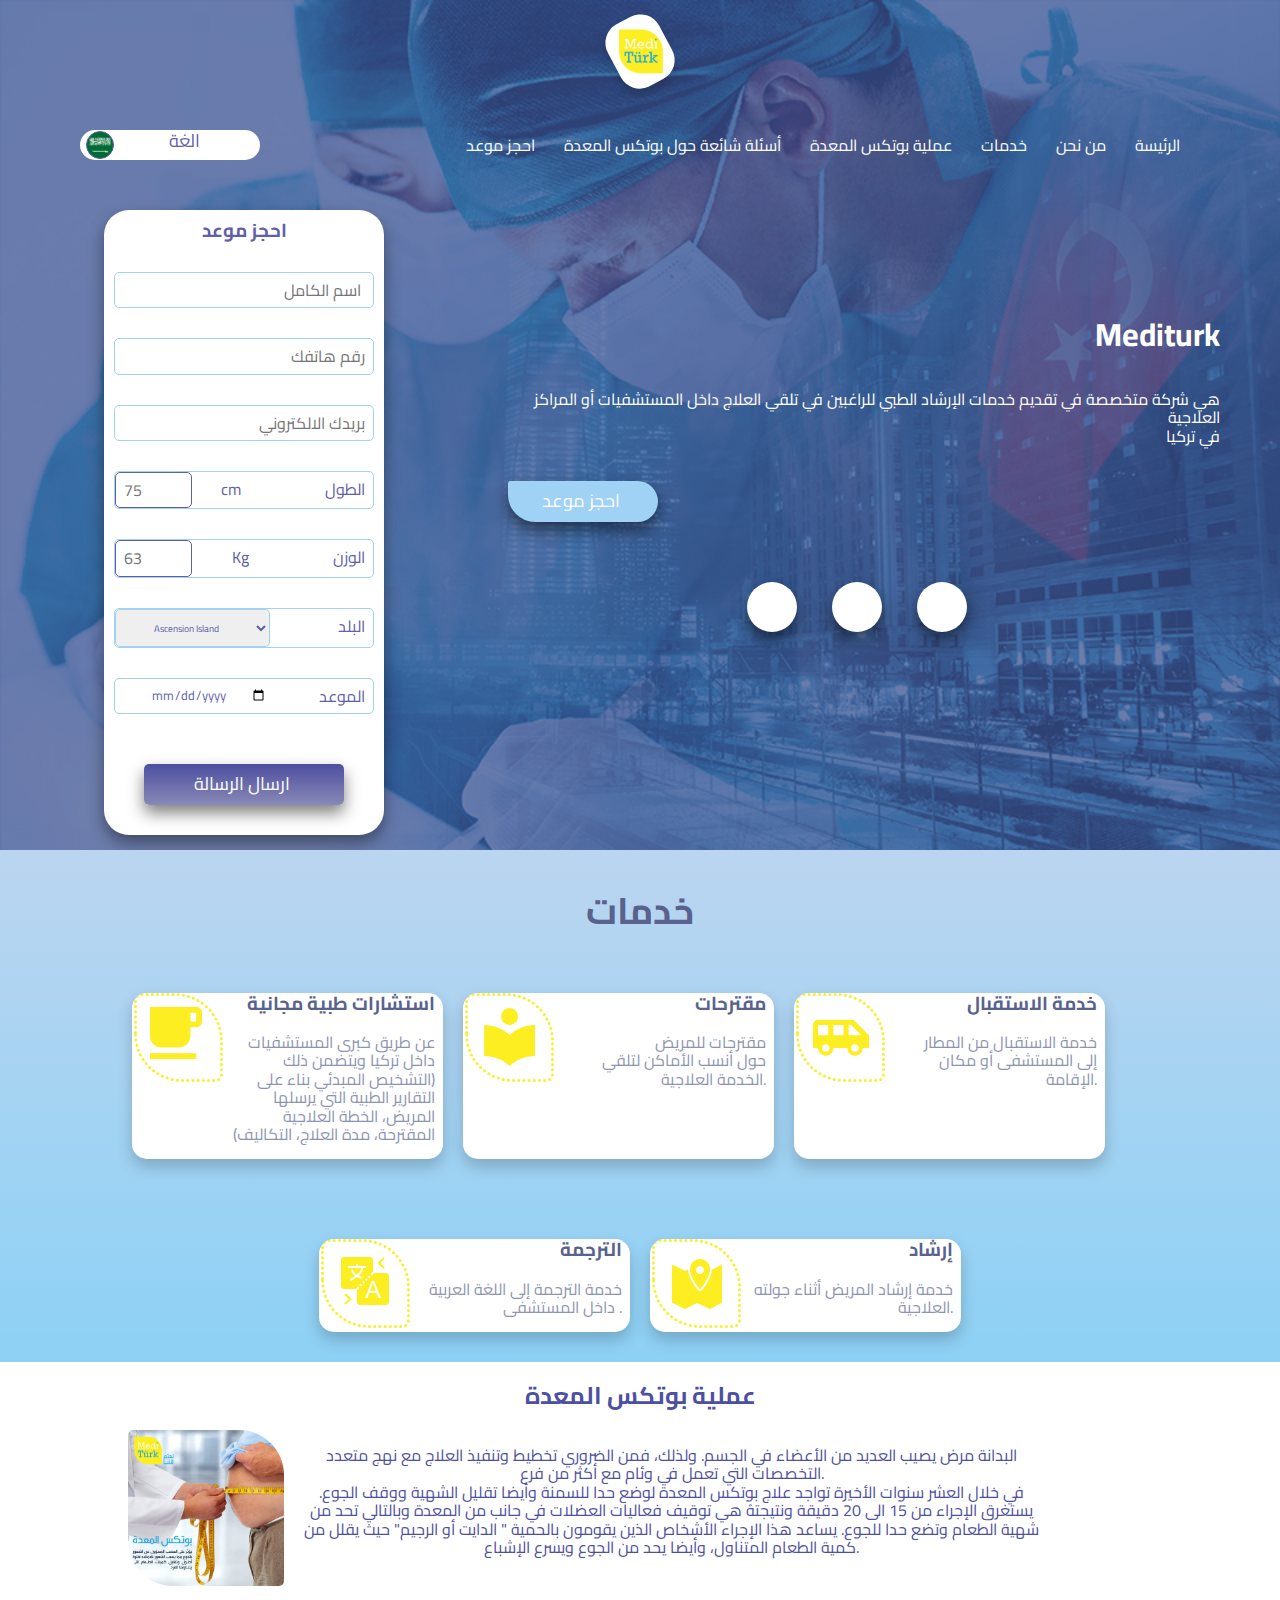
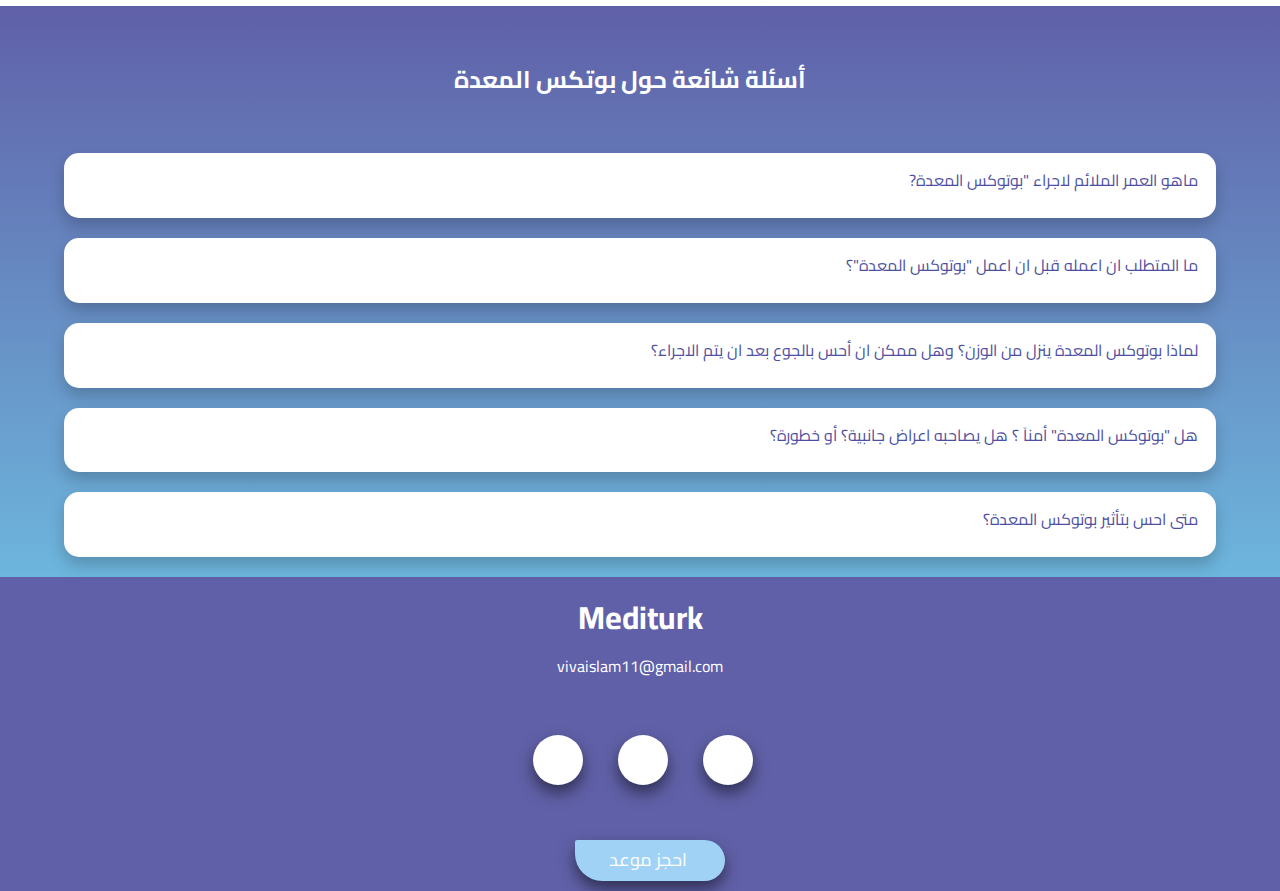
==== index.html @ a9b3f882 "form sent to email" ====
<html>
    
    <head>
        <meta charset="utf-8">
        <meta name="viewport" content="width=device-width, initial-scale=1.0">
        <title>Mediturk</title>
        <link rel="stylesheet" href="css/Mediturk.css">
        <link rel="stylesheet" href="css/normlize.css">
        <link rel="stylesheet" href="https://use.fontawesome.com/releases/v5.8.1/css/all.css" integrity="sha384-50oBUHEmvpQ+1lW4y57PTFmhCaXp0ML5d60M1M7uH2+nqUivzIebhndOJK28anvf" crossorigin="anonymous">
        <link href="https://fonts.googleapis.com/css?family=Cairo" rel="stylesheet">
    </head>
    <body>
       
<!----------------------------------------start header------------------------------------------------------------->
        <header >
            <div id="banniere_image">
                <div id="banniere_description">
                        
                                <div id="logo"><img src="img/logo.png"/></div>
                                <div class="navbare">
                                    <div class="dropdown">
                                            
                                            <button class="dropbtn">
                                                <div class="flag"><img src="img/flag-round-250.png" /></div>
                                                الغة 
                                              <i class="fa fa-caret-down flag"></i>
                                            </button>
                                            <div class="dropdown-content">
                                              <a href="index-En.html">English</a>
                                              <a href="index-En.html">French</a>
                                            </div>
                                    </div>
                                    <div class="cercle_nav">
                                            <div class="hamburger">
                                            <span></span>
                                            </div>
                                            <div class="nave-content">
                                                        <a href="index.html" > الرئيسة</a>
                                                        <a href="#aboute-us">من نحن</a>
                                                        <a href="#service">خدمات</a>
                                                        <a href="#stomack">عملية بوتكس المعدة</a>
                                                        <a href="#qs">أسئلة شائعة حول بوتكس المعدة</a>
                                                        <a href="#appoiment">احجز موعد</a>
                                                      </div>
                                   </div>
                                   <ul class="navdesktop">
                                        <a href="index.html"> الرئيسة</a>
                                        <a href="#aboute-us">من نحن</a>
                                        <a href="#service">خدمات</a>
                                        <a href="#stomack">عملية بوتكس المعدة</a>
                                        <a href="#qs">أسئلة شائعة حول بوتكس المعدة</a>
                                        <a href="#appoiment">احجز موعد</a>  
                                   </ul> 
                                </div>
                                <section class="addingforum">
                                <section id="forumme" >
                                        <div class="abovesection" id="appoiment">
                                        <div class="container">   
                                         <form name="contact"  subject="otmani.98far@gmail.com"  method="POST" data-netlify="true">
                                                 <h3>احجز موعد</h3>
                                                 <input type="text" name="name" id="name" placeholder="اسم الكامل "/>
                                                 <input type="tel"  name="phone" id="phone_nbr" placeholder="رقم هاتفك" />
                                                 <input type="email" name="email" id="email" placeholder=" بريدك الالكتروني"/>
                                                 <div class="towinput">
                                                         <input  name="Length" type="number" id="nbr" placeholder="75" max="150" min="40"/>
                                                         <p class="newinput">cm الطول</p>
                                                         
                                                 </div>
                                                 <div class="towinput">
                                                                 <input name="weight" type="number" id="nbr" placeholder="63" max="500" min="10"/>
                                                                 <p class="newinput">Kg الوزن</p>
                                                                 
                                                         </div>
                                                         <div class="towinput">
                                                                <select name="pays" id="pays">
                                                                 <option value='Ascension Island'>Ascension Island</option>
                                                                 <option value='Andorra'>Andorra</option>
                                                                 <option value='United Arab Emirates'>United Arab Emirates</option>
                                                                 <option value='Afghanistan'>Afghanistan</option>
                                                                 <option value='Antigua And Barbuda'>Antigua And Barbuda</option>
                                                                 <option value='Anguilla'>Anguilla</option>
                                                                 <option value='Albania'>Albania</option>
                                                                 <option value='Armenia'>Armenia</option>
                                                                 <option value='Angola'>Angola</option>
                                                                 <option value='Antarctica'>Antarctica</option>
                                                                 <option value='Argentina'>Argentina</option>
                                                                 <option value='American Samoa'>American Samoa</option>
                                                                 <option value='Austria'>Austria</option>
                                                                 <option value='Australia'>Australia</option>
                                                                 <option value='Aruba'>Aruba</option>
                                                                 <option value='Åland Islands'>Åland Islands</option>
                                                                 <option value='Azerbaijan'>Azerbaijan</option>
                                                                 <option value='Bosnia & Herzegovina'>Bosnia & Herzegovina</option>
                                                                 <option value='Barbados'>Barbados</option>
                                                                 <option value='Bangladesh'>Bangladesh</option>
                                                                 <option value='Belgium'>Belgium</option>
                                                                 <option value='Burkina Faso'>Burkina Faso</option>
                                                                 <option value='Bulgaria'>Bulgaria</option>
                                                                 <option value='Bahrain'>Bahrain</option>
                                                                 <option value='Burundi'>Burundi</option>
                                                                 <option value='Benin'>Benin</option>
                                                                 <option value='Saint Barthélemy'>Saint Barthélemy</option>
                                                                 <option value='Bermuda'>Bermuda</option>
                                                                 <option value='Brunei Darussalam'>Brunei Darussalam</option>
                                                                 <option value='Bolivia, Plurinational State Of'>Bolivia, Plurinational State Of</option>
                                                                 <option value='Bonaire, Saint Eustatius And Saba'>Bonaire, Saint Eustatius And Saba</option>
                                                                 <option value='Brazil'>Brazil</option>
                                                                 <option value='Bahamas'>Bahamas</option>
                                                                 <option value='Bhutan'>Bhutan</option>
                                                                 <option value='Bouvet Island'>Bouvet Island</option>
                                                                 <option value='Botswana'>Botswana</option>
                                                                 <option value='Belarus'>Belarus</option>
                                                                 <option value='Belize'>Belize</option>
                                                                 <option value='Canada'>Canada</option>
                                                                 <option value='Cocos (Keeling) Islands'>Cocos (Keeling) Islands</option>
                                                                 <option value='Democratic Republic Of Congo'>Democratic Republic Of Congo</option>
                                                                 <option value='Central African Republic'>Central African Republic</option>
                                                                 <option value='Republic Of Congo'>Republic Of Congo</option>
                                                                 <option value='Switzerland'>Switzerland</option>
                                                                 <option value='Cote d'Ivoire'>Cote d'Ivoire</option>
                                                                 <option value='Cook Islands'>Cook Islands</option>
                                                                 <option value='Chile'>Chile</option>
                                                                 <option value='Cameroon'>Cameroon</option>
                                                                 <option value='China'>China</option>
                                                                 <option value='Colombia'>Colombia</option>
                                                                 <option value='Clipperton Island'>Clipperton Island</option>
                                                                 <option value='Costa Rica'>Costa Rica</option>
                                                                 <option value='Cuba'>Cuba</option>
                                                                 <option value='Cabo Verde'>Cabo Verde</option>
                                                                 <option value='Curacao'>Curacao</option>
                                                                 <option value='Christmas Island'>Christmas Island</option>
                                                                 <option value='Cyprus'>Cyprus</option>
                                                                 <option value='Czech Republic'>Czech Republic</option>
                                                                 <option value='Germany'>Germany</option>
                                                                 <option value='Diego Garcia'>Diego Garcia</option>
                                                                 <option value='Djibouti'>Djibouti</option>
                                                                 <option value='Denmark'>Denmark</option>
                                                                 <option value='Dominica'>Dominica</option>
                                                                 <option value='Dominican Republic'>Dominican Republic</option>
                                                                 <option value='Algeria'>Algeria</option>
                                                                 <option value='Ceuta, Mulilla'>Ceuta, Mulilla</option>
                                                                 <option value='Ecuador'>Ecuador</option>
                                                                 <option value='Estonia'>Estonia</option>
                                                                 <option value='Egypt'>Egypt</option>
                                                                 <option value='Western Sahara'>Western Sahara</option>
                                                                 <option value='Eritrea'>Eritrea</option>
                                                                 <option value='Spain'>Spain</option>
                                                                 <option value='Ethiopia'>Ethiopia</option>
                                                                 <option value='European Union'>European Union</option>
                                                                 <option value='Finland'>Finland</option>
                                                                 <option value='Fiji'>Fiji</option>
                                                                 <option value='Falkland Islands'>Falkland Islands</option>
                                                                 <option value='Micronesia, Federated States Of'>Micronesia, Federated States Of</option>
                                                                 <option value='Faroe Islands'>Faroe Islands</option>
                                                                 <option value='France'>France</option>
                                                                 <option value='France, Metropolitan'>France, Metropolitan</option>
                                                                 <option value='Gabon'>Gabon</option>
                                                                 <option value='United Kingdom'>United Kingdom</option>
                                                                 <option value='Grenada'>Grenada</option>
                                                                 <option value='Georgia'>Georgia</option>
                                                                 <option value='French Guiana'>French Guiana</option>
                                                                 <option value='Guernsey'>Guernsey</option>
                                                                 <option value='Ghana'>Ghana</option>
                                                                 <option value='Gibraltar'>Gibraltar</option>
                                                                 <option value='Greenland'>Greenland</option>
                                                                 <option value='Gambia'>Gambia</option>
                                                                 <option value='Guinea'>Guinea</option>
                                                                 <option value='Guadeloupe'>Guadeloupe</option>
                                                                 <option value='Equatorial Guinea'>Equatorial Guinea</option>
                                                                 <option value='Greece'>Greece</option>
                                                                 <option value='South Georgia And The South Sandwich Islands'>South Georgia And The South Sandwich Islands</option>
                                                                 <option value='Guatemala'>Guatemala</option>
                                                                 <option value='Guam'>Guam</option>
                                                                 <option value='Guinea-bissau'>Guinea-bissau</option>
                                                                 <option value='Guyana'>Guyana</option>
                                                                 <option value='Hong Kong'>Hong Kong</option>
                                                                 <option value='Heard Island And McDonald Islands'>Heard Island And McDonald Islands</option>
                                                                 <option value='Honduras'>Honduras</option>
                                                                 <option value='Croatia'>Croatia</option>
                                                                 <option value='Haiti'>Haiti</option>
                                                                 <option value='Hungary'>Hungary</option>
                                                                 <option value='Canary Islands'>Canary Islands</option>
                                                                 <option value='Indonesia'>Indonesia</option>
                                                                 <option value='Ireland'>Ireland</option>
                                                                 <option value='Israel'>Israel</option>
                                                                 <option value='Isle Of Man'>Isle Of Man</option>
                                                                 <option value='India'>India</option>
                                                                 <option value='British Indian Ocean Territory'>British Indian Ocean Territory</option>
                                                                 <option value='Iraq'>Iraq</option>
                                                                 <option value='Iran, Islamic Republic Of'>Iran, Islamic Republic Of</option>
                                                                 <option value='Iceland'>Iceland</option>
                                                                 <option value='Italy'>Italy</option>
                                                                 <option value='Jersey'>Jersey</option>
                                                                 <option value='Jamaica'>Jamaica</option>
                                                                 <option value='Jordan'>Jordan</option>
                                                                 <option value='Japan'>Japan</option>
                                                                 <option value='Kenya'>Kenya</option>
                                                                 <option value='Kyrgyzstan'>Kyrgyzstan</option>
                                                                 <option value='Cambodia'>Cambodia</option>
                                                                 <option value='Kiribati'>Kiribati</option>
                                                                 <option value='Comoros'>Comoros</option>
                                                                 <option value='Saint Kitts And Nevis'>Saint Kitts And Nevis</option>
                                                                 <option value='Korea, Democratic People's Republic Of'>Korea, Democratic People's Republic Of</option>
                                                                 <option value='Korea, Republic Of'>Korea, Republic Of</option>
                                                                 <option value='Kuwait'>Kuwait</option>
                                                                 <option value='Cayman Islands'>Cayman Islands</option>
                                                                 <option value='Kazakhstan'>Kazakhstan</option>
                                                                 <option value='Lao People's Democratic Republic'>Lao People's Democratic Republic</option>
                                                                 <option value='Lebanon'>Lebanon</option>
                                                                 <option value='Saint Lucia'>Saint Lucia</option>
                                                                 <option value='Liechtenstein'>Liechtenstein</option>
                                                                 <option value='Sri Lanka'>Sri Lanka</option>
                                                                 <option value='Liberia'>Liberia</option>
                                                                 <option value='Lesotho'>Lesotho</option>
                                                                 <option value='Lithuania'>Lithuania</option>
                                                                 <option value='Luxembourg'>Luxembourg</option>
                                                                 <option value='Latvia'>Latvia</option>
                                                                 <option value='Libya'>Libya</option>
                                                                 <option value='Morocco'>Morocco</option>
                                                                 <option value='Monaco'>Monaco</option>
                                                                 <option value='Moldova'>Moldova</option>
                                                                 <option value='Montenegro'>Montenegro</option>
                                                                 <option value='Saint Martin'>Saint Martin</option>
                                                                 <option value='Madagascar'>Madagascar</option>
                                                                 <option value='Marshall Islands'>Marshall Islands</option>
                                                                 <option value='Macedonia, The Former Yugoslav Republic Of'>Macedonia, The Former Yugoslav Republic Of</option>
                                                                 <option value='Mali'>Mali</option>
                                                                 <option value='Myanmar'>Myanmar</option>
                                                                 <option value='Mongolia'>Mongolia</option>
                                                                 <option value='Macao'>Macao</option>
                                                                 <option value='Northern Mariana Islands'>Northern Mariana Islands</option>
                                                                 <option value='Martinique'>Martinique</option>
                                                                 <option value='Mauritania'>Mauritania</option>
                                                                 <option value='Montserrat'>Montserrat</option>
                                                                 <option value='Malta'>Malta</option>
                                                                 <option value='Mauritius'>Mauritius</option>
                                                                 <option value='Maldives'>Maldives</option>
                                                                 <option value='Malawi'>Malawi</option>
                                                                 <option value='Mexico'>Mexico</option>
                                                                 <option value='Malaysia'>Malaysia</option>
                                                                 <option value='Mozambique'>Mozambique</option>
                                                                 <option value='Namibia'>Namibia</option>
                                                                 <option value='New Caledonia'>New Caledonia</option>
                                                                 <option value='Niger'>Niger</option>
                                                                 <option value='Norfolk Island'>Norfolk Island</option>
                                                                 <option value='Nigeria'>Nigeria</option>
                                                                 <option value='Nicaragua'>Nicaragua</option>
                                                                 <option value='Netherlands'>Netherlands</option>
                                                                 <option value='Norway'>Norway</option>
                                                                 <option value='Nepal'>Nepal</option>
                                                                 <option value='Nauru'>Nauru</option>
                                                                 <option value='Niue'>Niue</option>
                                                                 <option value='New Zealand'>New Zealand</option>
                                                                 <option value='Oman'>Oman</option>
                                                                 <option value='Panama'>Panama</option>
                                                                 <option value='Peru'>Peru</option>
                                                                 <option value='French Polynesia'>French Polynesia</option>
                                                                 <option value='Papua New Guinea'>Papua New Guinea</option>
                                                                 <option value='Philippines'>Philippines</option>
                                                                 <option value='Pakistan'>Pakistan</option>
                                                                 <option value='Poland'>Poland</option>
                                                                 <option value='Saint Pierre And Miquelon'>Saint Pierre And Miquelon</option>
                                                                 <option value='Pitcairn'>Pitcairn</option>
                                                                 <option value='Puerto Rico'>Puerto Rico</option>
                                                                 <option value='Palestinian Territory, Occupied'>Palestinian Territory, Occupied</option>
                                                                 <option value='Portugal'>Portugal</option>
                                                                 <option value='Palau'>Palau</option>
                                                                 <option value='Paraguay'>Paraguay</option>
                                                                 <option value='Qatar'>Qatar</option>
                                                                 <option value='Reunion'>Reunion</option>
                                                                 <option value='Romania'>Romania</option>
                                                                 <option value='Serbia'>Serbia</option>
                                                                 <option value='Russian Federation'>Russian Federation</option>
                                                                 <option value='Rwanda'>Rwanda</option>
                                                                 <option value='Saudi Arabia'>Saudi Arabia</option>
                                                                 <option value='Solomon Islands'>Solomon Islands</option>
                                                                 <option value='Seychelles'>Seychelles</option>
                                                                 <option value='Sudan'>Sudan</option>
                                                                 <option value='Sweden'>Sweden</option>
                                                                 <option value='Singapore'>Singapore</option>
                                                                 <option value='Saint Helena, Ascension And Tristan Da Cunha'>Saint Helena, Ascension And Tristan Da Cunha</option>
                                                                 <option value='Slovenia'>Slovenia</option>
                                                                 <option value='Svalbard And Jan Mayen'>Svalbard And Jan Mayen</option>
                                                                 <option value='Slovakia'>Slovakia</option>
                                                                 <option value='Sierra Leone'>Sierra Leone</option>
                                                                 <option value='San Marino'>San Marino</option>
                                                                 <option value='Senegal'>Senegal</option>
                                                                 <option value='Somalia'>Somalia</option>
                                                                 <option value='Suriname'>Suriname</option>
                                                                 <option value='South Sudan'>South Sudan</option>
                                                                 <option value='São Tomé and Príncipe'>São Tomé and Príncipe</option>
                                                                 <option value='USSR'>USSR</option>
                                                                 <option value='El Salvador'>El Salvador</option>
                                                                 <option value='Sint Maarten'>Sint Maarten</option>
                                                                 <option value='Syrian Arab Republic'>Syrian Arab Republic</option>
                                                                 <option value='Swaziland'>Swaziland</option>
                                                                 <option value='Tristan de Cunha'>Tristan de Cunha</option>
                                                                 <option value='Turks And Caicos Islands'>Turks And Caicos Islands</option>
                                                                 <option value='Chad'>Chad</option>
                                                                 <option value='French Southern Territories'>French Southern Territories</option>
                                                                 <option value='Togo'>Togo</option>
                                                                 <option value='Thailand'>Thailand</option>
                                                                 <option value='Tajikistan'>Tajikistan</option>
                                                                 <option value='Tokelau'>Tokelau</option>
                                                                 <option value='Timor-Leste, Democratic Republic of'>Timor-Leste, Democratic Republic of</option>
                                                                 <option value='Turkmenistan'>Turkmenistan</option>
                                                                 <option value='Tunisia'>Tunisia</option>
                                                                 <option value='Tonga'>Tonga</option>
                                                                 <option value='Turkey'>Turkey</option>
                                                                 <option value='Trinidad And Tobago'>Trinidad And Tobago</option>
                                                                 <option value='Tuvalu'>Tuvalu</option>
                                                                 <option value='Taiwan'>Taiwan</option>
                                                                 <option value='Tanzania, United Republic Of'>Tanzania, United Republic Of</option>
                                                                 <option value='Ukraine'>Ukraine</option>
                                                                 <option value='Uganda'>Uganda</option>
                                                                 <option value='United Kingdom'>United Kingdom</option>
                                                                 <option value='United States Minor Outlying Islands'>United States Minor Outlying Islands</option>
                                                                 <option value='United States'>United States</option>
                                                                 <option value='Uruguay'>Uruguay</option>
                                                                 <option value='Uzbekistan'>Uzbekistan</option>
                                                                 <option value='Vatican City State'>Vatican City State</option>
                                                                 <option value='Saint Vincent And The Grenadines'>Saint Vincent And The Grenadines</option>
                                                                 <option value='Venezuela, Bolivarian Republic Of'>Venezuela, Bolivarian Republic Of</option>
                                                                 <option value='Virgin Islands (British)'>Virgin Islands (British)</option>
                                                                 <option value='Virgin Islands (US)'>Virgin Islands (US)</option>
                                                                 <option value='Viet Nam'>Viet Nam</option>
                                                                 <option value='Vanuatu'>Vanuatu</option>
                                                                 <option value='Wallis And Futuna'>Wallis And Futuna</option>
                                                                 <option value='Samoa'>Samoa</option>
                                                                 <option value='Yemen'>Yemen</option>
                                                                 <option value='Mayotte'>Mayotte</option>
                                                                 <option value='South Africa'>South Africa</option>
                                                                 <option value='Zambia'>Zambia</option>
                                                                 <option value='Zimbabwe'>Zimbabwe</option>   
                                                         </select>
                                                                         <p class="newinput">البلد</p>
                                                                         
                                                                 </div>
                                                                 <div class="towinput">
                                                                         <i class="fas fa-calendar-alt"></i>
                                                                         <input type="date" id="datte"/>
                                                                         <p class="newinput">الموعد </p>
                                                                                 
                                                                         </div>
                                                                         <div id="submit" name="contact" method="POST" data-netlify="true" ><button type="submit"> ارسال الرسالة <i class="fas fa-location-arrow"></i></button></div>  
                                         </form> 
                                         
                                         </div>
                                 </div>
                                 </section>
                                 <div class="container descption" id="aboute-us">
                                <h1>Mediturk</h1>
                                <p>هي شركة متخصصة في 
                                        تقديم خدمات الإرشاد الطبي للراغبين 
                                        في تلقي العلاج داخل المستشفيات أو 
                                        المراكز العلاجية<br/> في تركيا
                                </p>
                                <div id="goforum"><button ><i class="fas fa-arrow-left"></i> احجز موعد</button></div>
                                <div id="iconsocial-media">
                                        <div><a href="https://www.facebook.com/MediTurkHC/"><i class="fab fa-instagram"></i></a></div>
                                        <div><a href="https://www.instagram.com/mediturk_co/"><i class="fab fa-facebook-f"></i></a></div>
                                        <div><a href="https://www.youtube.com/channel/UCUAX1DpQGADo5ahVmla7lhA/videos?view_as=subscriber"><i class="fab fa-youtube"></i></a></div>

                                </div>
                                </div>
                                </section>
                       
                </div>
                
            </div>
            
        </header>
        
<!----------------------------------------END header------------------------------------------------------------->
        

<!---------------------------------------- start Section N1°--------------------------------------------------->
        <section id="forume" >
               <div id="left"><img src="img/leftsvg.svg"/></div>
               <div class="abovesection" id="appoiment">
               <div class="container">   
                <form name="contact"  subject="otmani.98far@gmail.com"  method="POST" data-netlify="true">
                        <h3>احجز موعد</h3>
                        <input type="text" name="name" id="name" placeholder="اسم الكامل "/>
                        <input type="tel"  name="phone" id="phone_nbr" placeholder="رقم هاتفك" />
                        <input type="email" name="email" id="email" placeholder=" بريدك الالكتروني"/>
                        <div class="towinput">
                                <input name="Length" type="number" id="nbr" placeholder="75" max="150" min="40"/>
                                <p class="newinput">cm الطول</p>
                                
                        </div>
                        <div class="towinput">
                                        <input name="weight" type="number" id="nbr" placeholder="63" max="500" min="10"/>
                                        <p class="newinput">Kg الوزن</p>
                                        
                                </div>
                                <div class="towinput">
                                       <select name="pays" id="pays">
                                        <option value='Ascension Island'>Ascension Island</option>
                                        <option value='Andorra'>Andorra</option>
                                        <option value='United Arab Emirates'>United Arab Emirates</option>
                                        <option value='Afghanistan'>Afghanistan</option>
                                        <option value='Antigua And Barbuda'>Antigua And Barbuda</option>
                                        <option value='Anguilla'>Anguilla</option>
                                        <option value='Albania'>Albania</option>
                                        <option value='Armenia'>Armenia</option>
                                        <option value='Angola'>Angola</option>
                                        <option value='Antarctica'>Antarctica</option>
                                        <option value='Argentina'>Argentina</option>
                                        <option value='American Samoa'>American Samoa</option>
                                        <option value='Austria'>Austria</option>
                                        <option value='Australia'>Australia</option>
                                        <option value='Aruba'>Aruba</option>
                                        <option value='Åland Islands'>Åland Islands</option>
                                        <option value='Azerbaijan'>Azerbaijan</option>
                                        <option value='Bosnia & Herzegovina'>Bosnia & Herzegovina</option>
                                        <option value='Barbados'>Barbados</option>
                                        <option value='Bangladesh'>Bangladesh</option>
                                        <option value='Belgium'>Belgium</option>
                                        <option value='Burkina Faso'>Burkina Faso</option>
                                        <option value='Bulgaria'>Bulgaria</option>
                                        <option value='Bahrain'>Bahrain</option>
                                        <option value='Burundi'>Burundi</option>
                                        <option value='Benin'>Benin</option>
                                        <option value='Saint Barthélemy'>Saint Barthélemy</option>
                                        <option value='Bermuda'>Bermuda</option>
                                        <option value='Brunei Darussalam'>Brunei Darussalam</option>
                                        <option value='Bolivia, Plurinational State Of'>Bolivia, Plurinational State Of</option>
                                        <option value='Bonaire, Saint Eustatius And Saba'>Bonaire, Saint Eustatius And Saba</option>
                                        <option value='Brazil'>Brazil</option>
                                        <option value='Bahamas'>Bahamas</option>
                                        <option value='Bhutan'>Bhutan</option>
                                        <option value='Bouvet Island'>Bouvet Island</option>
                                        <option value='Botswana'>Botswana</option>
                                        <option value='Belarus'>Belarus</option>
                                        <option value='Belize'>Belize</option>
                                        <option value='Canada'>Canada</option>
                                        <option value='Cocos (Keeling) Islands'>Cocos (Keeling) Islands</option>
                                        <option value='Democratic Republic Of Congo'>Democratic Republic Of Congo</option>
                                        <option value='Central African Republic'>Central African Republic</option>
                                        <option value='Republic Of Congo'>Republic Of Congo</option>
                                        <option value='Switzerland'>Switzerland</option>
                                        <option value='Cote d'Ivoire'>Cote d'Ivoire</option>
                                        <option value='Cook Islands'>Cook Islands</option>
                                        <option value='Chile'>Chile</option>
                                        <option value='Cameroon'>Cameroon</option>
                                        <option value='China'>China</option>
                                        <option value='Colombia'>Colombia</option>
                                        <option value='Clipperton Island'>Clipperton Island</option>
                                        <option value='Costa Rica'>Costa Rica</option>
                                        <option value='Cuba'>Cuba</option>
                                        <option value='Cabo Verde'>Cabo Verde</option>
                                        <option value='Curacao'>Curacao</option>
                                        <option value='Christmas Island'>Christmas Island</option>
                                        <option value='Cyprus'>Cyprus</option>
                                        <option value='Czech Republic'>Czech Republic</option>
                                        <option value='Germany'>Germany</option>
                                        <option value='Diego Garcia'>Diego Garcia</option>
                                        <option value='Djibouti'>Djibouti</option>
                                        <option value='Denmark'>Denmark</option>
                                        <option value='Dominica'>Dominica</option>
                                        <option value='Dominican Republic'>Dominican Republic</option>
                                        <option value='Algeria'>Algeria</option>
                                        <option value='Ceuta, Mulilla'>Ceuta, Mulilla</option>
                                        <option value='Ecuador'>Ecuador</option>
                                        <option value='Estonia'>Estonia</option>
                                        <option value='Egypt'>Egypt</option>
                                        <option value='Western Sahara'>Western Sahara</option>
                                        <option value='Eritrea'>Eritrea</option>
                                        <option value='Spain'>Spain</option>
                                        <option value='Ethiopia'>Ethiopia</option>
                                        <option value='European Union'>European Union</option>
                                        <option value='Finland'>Finland</option>
                                        <option value='Fiji'>Fiji</option>
                                        <option value='Falkland Islands'>Falkland Islands</option>
                                        <option value='Micronesia, Federated States Of'>Micronesia, Federated States Of</option>
                                        <option value='Faroe Islands'>Faroe Islands</option>
                                        <option value='France'>France</option>
                                        <option value='France, Metropolitan'>France, Metropolitan</option>
                                        <option value='Gabon'>Gabon</option>
                                        <option value='United Kingdom'>United Kingdom</option>
                                        <option value='Grenada'>Grenada</option>
                                        <option value='Georgia'>Georgia</option>
                                        <option value='French Guiana'>French Guiana</option>
                                        <option value='Guernsey'>Guernsey</option>
                                        <option value='Ghana'>Ghana</option>
                                        <option value='Gibraltar'>Gibraltar</option>
                                        <option value='Greenland'>Greenland</option>
                                        <option value='Gambia'>Gambia</option>
                                        <option value='Guinea'>Guinea</option>
                                        <option value='Guadeloupe'>Guadeloupe</option>
                                        <option value='Equatorial Guinea'>Equatorial Guinea</option>
                                        <option value='Greece'>Greece</option>
                                        <option value='South Georgia And The South Sandwich Islands'>South Georgia And The South Sandwich Islands</option>
                                        <option value='Guatemala'>Guatemala</option>
                                        <option value='Guam'>Guam</option>
                                        <option value='Guinea-bissau'>Guinea-bissau</option>
                                        <option value='Guyana'>Guyana</option>
                                        <option value='Hong Kong'>Hong Kong</option>
                                        <option value='Heard Island And McDonald Islands'>Heard Island And McDonald Islands</option>
                                        <option value='Honduras'>Honduras</option>
                                        <option value='Croatia'>Croatia</option>
                                        <option value='Haiti'>Haiti</option>
                                        <option value='Hungary'>Hungary</option>
                                        <option value='Canary Islands'>Canary Islands</option>
                                        <option value='Indonesia'>Indonesia</option>
                                        <option value='Ireland'>Ireland</option>
                                        <option value='Israel'>Israel</option>
                                        <option value='Isle Of Man'>Isle Of Man</option>
                                        <option value='India'>India</option>
                                        <option value='British Indian Ocean Territory'>British Indian Ocean Territory</option>
                                        <option value='Iraq'>Iraq</option>
                                        <option value='Iran, Islamic Republic Of'>Iran, Islamic Republic Of</option>
                                        <option value='Iceland'>Iceland</option>
                                        <option value='Italy'>Italy</option>
                                        <option value='Jersey'>Jersey</option>
                                        <option value='Jamaica'>Jamaica</option>
                                        <option value='Jordan'>Jordan</option>
                                        <option value='Japan'>Japan</option>
                                        <option value='Kenya'>Kenya</option>
                                        <option value='Kyrgyzstan'>Kyrgyzstan</option>
                                        <option value='Cambodia'>Cambodia</option>
                                        <option value='Kiribati'>Kiribati</option>
                                        <option value='Comoros'>Comoros</option>
                                        <option value='Saint Kitts And Nevis'>Saint Kitts And Nevis</option>
                                        <option value='Korea, Democratic People's Republic Of'>Korea, Democratic People's Republic Of</option>
                                        <option value='Korea, Republic Of'>Korea, Republic Of</option>
                                        <option value='Kuwait'>Kuwait</option>
                                        <option value='Cayman Islands'>Cayman Islands</option>
                                        <option value='Kazakhstan'>Kazakhstan</option>
                                        <option value='Lao People's Democratic Republic'>Lao People's Democratic Republic</option>
                                        <option value='Lebanon'>Lebanon</option>
                                        <option value='Saint Lucia'>Saint Lucia</option>
                                        <option value='Liechtenstein'>Liechtenstein</option>
                                        <option value='Sri Lanka'>Sri Lanka</option>
                                        <option value='Liberia'>Liberia</option>
                                        <option value='Lesotho'>Lesotho</option>
                                        <option value='Lithuania'>Lithuania</option>
                                        <option value='Luxembourg'>Luxembourg</option>
                                        <option value='Latvia'>Latvia</option>
                                        <option value='Libya'>Libya</option>
                                        <option value='Morocco'>Morocco</option>
                                        <option value='Monaco'>Monaco</option>
                                        <option value='Moldova'>Moldova</option>
                                        <option value='Montenegro'>Montenegro</option>
                                        <option value='Saint Martin'>Saint Martin</option>
                                        <option value='Madagascar'>Madagascar</option>
                                        <option value='Marshall Islands'>Marshall Islands</option>
                                        <option value='Macedonia, The Former Yugoslav Republic Of'>Macedonia, The Former Yugoslav Republic Of</option>
                                        <option value='Mali'>Mali</option>
                                        <option value='Myanmar'>Myanmar</option>
                                        <option value='Mongolia'>Mongolia</option>
                                        <option value='Macao'>Macao</option>
                                        <option value='Northern Mariana Islands'>Northern Mariana Islands</option>
                                        <option value='Martinique'>Martinique</option>
                                        <option value='Mauritania'>Mauritania</option>
                                        <option value='Montserrat'>Montserrat</option>
                                        <option value='Malta'>Malta</option>
                                        <option value='Mauritius'>Mauritius</option>
                                        <option value='Maldives'>Maldives</option>
                                        <option value='Malawi'>Malawi</option>
                                        <option value='Mexico'>Mexico</option>
                                        <option value='Malaysia'>Malaysia</option>
                                        <option value='Mozambique'>Mozambique</option>
                                        <option value='Namibia'>Namibia</option>
                                        <option value='New Caledonia'>New Caledonia</option>
                                        <option value='Niger'>Niger</option>
                                        <option value='Norfolk Island'>Norfolk Island</option>
                                        <option value='Nigeria'>Nigeria</option>
                                        <option value='Nicaragua'>Nicaragua</option>
                                        <option value='Netherlands'>Netherlands</option>
                                        <option value='Norway'>Norway</option>
                                        <option value='Nepal'>Nepal</option>
                                        <option value='Nauru'>Nauru</option>
                                        <option value='Niue'>Niue</option>
                                        <option value='New Zealand'>New Zealand</option>
                                        <option value='Oman'>Oman</option>
                                        <option value='Panama'>Panama</option>
                                        <option value='Peru'>Peru</option>
                                        <option value='French Polynesia'>French Polynesia</option>
                                        <option value='Papua New Guinea'>Papua New Guinea</option>
                                        <option value='Philippines'>Philippines</option>
                                        <option value='Pakistan'>Pakistan</option>
                                        <option value='Poland'>Poland</option>
                                        <option value='Saint Pierre And Miquelon'>Saint Pierre And Miquelon</option>
                                        <option value='Pitcairn'>Pitcairn</option>
                                        <option value='Puerto Rico'>Puerto Rico</option>
                                        <option value='Palestinian Territory, Occupied'>Palestinian Territory, Occupied</option>
                                        <option value='Portugal'>Portugal</option>
                                        <option value='Palau'>Palau</option>
                                        <option value='Paraguay'>Paraguay</option>
                                        <option value='Qatar'>Qatar</option>
                                        <option value='Reunion'>Reunion</option>
                                        <option value='Romania'>Romania</option>
                                        <option value='Serbia'>Serbia</option>
                                        <option value='Russian Federation'>Russian Federation</option>
                                        <option value='Rwanda'>Rwanda</option>
                                        <option value='Saudi Arabia'>Saudi Arabia</option>
                                        <option value='Solomon Islands'>Solomon Islands</option>
                                        <option value='Seychelles'>Seychelles</option>
                                        <option value='Sudan'>Sudan</option>
                                        <option value='Sweden'>Sweden</option>
                                        <option value='Singapore'>Singapore</option>
                                        <option value='Saint Helena, Ascension And Tristan Da Cunha'>Saint Helena, Ascension And Tristan Da Cunha</option>
                                        <option value='Slovenia'>Slovenia</option>
                                        <option value='Svalbard And Jan Mayen'>Svalbard And Jan Mayen</option>
                                        <option value='Slovakia'>Slovakia</option>
                                        <option value='Sierra Leone'>Sierra Leone</option>
                                        <option value='San Marino'>San Marino</option>
                                        <option value='Senegal'>Senegal</option>
                                        <option value='Somalia'>Somalia</option>
                                        <option value='Suriname'>Suriname</option>
                                        <option value='South Sudan'>South Sudan</option>
                                        <option value='São Tomé and Príncipe'>São Tomé and Príncipe</option>
                                        <option value='USSR'>USSR</option>
                                        <option value='El Salvador'>El Salvador</option>
                                        <option value='Sint Maarten'>Sint Maarten</option>
                                        <option value='Syrian Arab Republic'>Syrian Arab Republic</option>
                                        <option value='Swaziland'>Swaziland</option>
                                        <option value='Tristan de Cunha'>Tristan de Cunha</option>
                                        <option value='Turks And Caicos Islands'>Turks And Caicos Islands</option>
                                        <option value='Chad'>Chad</option>
                                        <option value='French Southern Territories'>French Southern Territories</option>
                                        <option value='Togo'>Togo</option>
                                        <option value='Thailand'>Thailand</option>
                                        <option value='Tajikistan'>Tajikistan</option>
                                        <option value='Tokelau'>Tokelau</option>
                                        <option value='Timor-Leste, Democratic Republic of'>Timor-Leste, Democratic Republic of</option>
                                        <option value='Turkmenistan'>Turkmenistan</option>
                                        <option value='Tunisia'>Tunisia</option>
                                        <option value='Tonga'>Tonga</option>
                                        <option value='Turkey'>Turkey</option>
                                        <option value='Trinidad And Tobago'>Trinidad And Tobago</option>
                                        <option value='Tuvalu'>Tuvalu</option>
                                        <option value='Taiwan'>Taiwan</option>
                                        <option value='Tanzania, United Republic Of'>Tanzania, United Republic Of</option>
                                        <option value='Ukraine'>Ukraine</option>
                                        <option value='Uganda'>Uganda</option>
                                        <option value='United Kingdom'>United Kingdom</option>
                                        <option value='United States Minor Outlying Islands'>United States Minor Outlying Islands</option>
                                        <option value='United States'>United States</option>
                                        <option value='Uruguay'>Uruguay</option>
                                        <option value='Uzbekistan'>Uzbekistan</option>
                                        <option value='Vatican City State'>Vatican City State</option>
                                        <option value='Saint Vincent And The Grenadines'>Saint Vincent And The Grenadines</option>
                                        <option value='Venezuela, Bolivarian Republic Of'>Venezuela, Bolivarian Republic Of</option>
                                        <option value='Virgin Islands (British)'>Virgin Islands (British)</option>
                                        <option value='Virgin Islands (US)'>Virgin Islands (US)</option>
                                        <option value='Viet Nam'>Viet Nam</option>
                                        <option value='Vanuatu'>Vanuatu</option>
                                        <option value='Wallis And Futuna'>Wallis And Futuna</option>
                                        <option value='Samoa'>Samoa</option>
                                        <option value='Yemen'>Yemen</option>
                                        <option value='Mayotte'>Mayotte</option>
                                        <option value='South Africa'>South Africa</option>
                                        <option value='Zambia'>Zambia</option>
                                        <option value='Zimbabwe'>Zimbabwe</option>   
                                </select>
                                                <p class="newinput">البلد</p>
                                                
                                        </div>
                                        <div class="towinput">
                                                <i class="fas fa-calendar-alt"></i>
                                                <input type="date" id="datte"/>
                                                <p class="newinput">الموعد </p>
                                                        
                                                </div>
                                                <div id="submit" name="contact" method="POST" data-netlify="true" ><button type="submit"> ارسال الرسالة <i class="fas fa-location-arrow"></i></button></div>  
                </form> 
                 
                </div>
        </div>
        </section>

<!---------------------------------------- END  Section N1°--------------------------------------------------->

<!---------------------------------------- start Section N2°--------------------------------------------------->

        <section class="latest-technologies" id="service">
                <h2>خدمات</h2>       
                <section class="container">
                                        <div class="cropone">
                                        <div class="crop">
                                                <div class="img_crop">
                                                <img src="img/conseil.png">
                                                </div>
                                                <div>
                                                <h3>استشارات طبية مجانية </h3>
                                                <p>عن طريق كبرى المستشفيات داخل تركيا ويتضمن ذلك (التشخيص المبدئي بناء على التقارير
                                                         الطبية التي يرسلها المريض، الخطة العلاجية المقترحة، مدة العلاج، 
                                                         التكاليف)
                                                        </p>
                                                </div>
                                        </div>
                                        <div class="crop">
                                                <div class="img_crop">
                                                        <img src="img/derct.png">
                                                </div>
                                                <div>
                                                        <h3>مقترحات</h3>
                                                        <p>مقترحات للمريض<br/> حول أنسب الأماكن لتلقي الخدمة العلاجية.</p>
                                                </div>
                                                </div>
                                        
                                        <div class="crop">
                                                        <div class="img_crop">
                                                                <img src="img/assitance.png">
                                                        </div>
                                                        <div>
                                                                <h3>خدمة الاستقبال</h3>
                                                                <p>خدمة الاستقبال من المطار<br/> إلى المستشفى أو مكان الإقامة.</p>
                                                        </div>
                                                        </div>
                                        </div>
                                        <div class="croptow">
                                                <div class="crop">
                                                        <div class="img_crop">
                                                        <img src="img/translation.png">
                                                        </div>
                                                        <div>
                                                        <h3>الترجمة </h3>
                                                        <p>خدمة الترجمة إلى اللغة العربية داخل المستشفى
.                                                                </p>
                                                        </div>
                                                </div>
                                                <div class="crop">
                                                        <div class="img_crop">
                                                                <img src="img/map.png">
                                                        </div>
                                                        <div>
                                                                <h3>إرشاد </h3>
                                                                <p> خدمة إرشاد المريض أثناء جولته العلاجية.</p>
                                                        </div>
                                                        </div>
                                                </div>
                                </div>
                                </section>
        </section>


<!---------------------------------------- END Section N2°--------------------------------------------------->


<!---------------------------------------- start Section N3°--------------------------------------------------->
        <section id="stomack">
                <section class="container" id="botox">
                        <h2>عملية بوتكس المعدة</h2>
                        <div class="resstom">
                        <div class="img_stomack">
                                <img src="img/bodx_stomack.png">
                        </div>
                        <p>البدانة مرض يصيب العديد من الأعضاء في الجسم. ولذلك، فمن الضروري تخطيط وتنفيذ العلاج مع نهج متعدد
                                 التخصصات التي تعمل في وئام مع أكثر من فرع.
                                <br/>في خلال العشر سنوات الأخيرة تواجد علاج بوتكس المعدة لوضع حدا للسمنة وأيضا تقليل الشهية ووقف الجوع. 
                                يستغرق الإجراء من 15 الى 20 دقيقة ونتيجتهُ هي توقيف فعاليات العضلات في جانب من المعدة وبالتالي تحد من شهية الطعام وتضع حدا للجوع.
                                يساعد هذا الإجراء الأشخاص الذين يقومون بالحمية " الدايت أو الرجيم" حيث يقلل من كمية الطعام المتناول، وأيضا يحد من الجوع ويسرع الإشباع.
                                
                        </p>
                        </div>
                </section>

        </section>
<!---------------------------------------- END Section N3°--------------------------------------------------->

<!---------------------------------------- start Section N4°--------------------------------------------------->
        <section id="multp">
                        <section class="container" id="qs">
                                        <h2>  أسئلة شائعة حول بوتكس المعدة
                                                </h2>
                                        <div class="multipleQues">
                                                        <button class="accordion">?ماهو العمر الملائم لاجراء "بوتوكس المعدة</button>
                                                        <div class="panel">
                                                          <p>بين اعمار 18-70 السنة</p>
                                                        </div>
                                                        
                                                        <button class="accordion">ما المتطلب ان اعمله قبل ان اعمل "بوتوكس المعدة"؟</button>
                                                        <div class="panel">
                                                          <p>"لأن إجراء "بوتوكس المعدة"  او عمل أي شي. فقط يجب  "الصيام" عن الطعام والشراب بعد الساعه 12 ليلاً .قبل يوم من إجراء "بوتوكس المعدة</p>
                                                        </div>

                                                        <button class="accordion">لماذا بوتوكس المعدة ينزل من الوزن؟ وهل ممكن ان أحس بالجوع بعد ان يتم الاجراء؟</button>
                                                        <div class="panel">
                                                          <p>بعد اجراء بوتوكس المعدة فأن حس الجوع سوف يقل عند الشخص لأن العضلات تقلل فعالياتها في المعدة لمدة 4-6 اشهر وبالتالي ينزل الوزن بطريقة ملحوظة. وأيضا بعد الاجراء سوف يكون بطئ في الهضم في المعدة وبالتالي حس الأشباع سوف يزيد. (بطعام قليل - أشباع). ا </p>
                                                        </div>

                                                        <button class="accordion">هل "بوتوكس المعدة" أمناَ ؟ هل يصاحبه اعراض جانبية؟ أو خطورة؟</button>
                                                        <div class="panel">
                                                          <p>لا يصاحب أي اعراض جانبية ولا خطورة. هو علاج ناجحاَ جدا في علاج السمنة. انه أمن لدرجة بعد ساعه من الاجراء من الممكن الشخص ان يغادر المستشفى بنفسه مشياَ. ولكـن في حالات نادرة من الممكن حدوث بعض "المغص المعوي" او انتفاخ بسيط في منطقة البطن.</p>
                                                        </div>

                                                        <button class="accordion">متى احس بتأثير بوتوكس المعدة؟</button>
                                                        <div class="panel">
                                                          <p>بعد اجراء بوتوكس المعدة بـ 3 أيام فأن الشخص يبدء بالشعور بالاشبـاع وتقليل وجبات الطعام وايضاَ قلة اشتهاء الطعام. بعد اسبوع من الاجراء فسوف يكون الشخص يشعر بتغيير جذري في طريقة الطعام وعاداته. وهذه العادات سوف تستمر لمدة 4-6 أشهر.</p>
                                                        </div>
                                                        
                                                        
                                        </div>
                                       
                                </section>

        </section>

<!---------------------------------------- END Section N4°--------------------------------------------------->


<!---------------------------------------- start Section N4°--------------------------------------------------->
      <footer>
        <section class="container">
        <h1>Mediturk</h1>

        <p>vivaislam11@gmail.com</p>
        <div id="iconsocial-media">
                        <div><a href="https://www.facebook.com/MediTurkHC/"><i class="fab fa-instagram"></i></a></div>
                        <div><a href="https://www.instagram.com/mediturk_co/"><i class="fab fa-facebook-f"></i></a></div>
                        <div><a href="https://www.youtube.com/channel/UCUAX1DpQGADo5ahVmla7lhA/videos?view_as=subscriber"><i class="fab fa-youtube"></i></a></div>

        </div>
        <div id="goforum"><button ><i class="fas fa-arrow-up"></i> احجز موعد</button></div>
        </section>
      </footer>
       



<!---------------------------------------- END Section N4°--------------------------------------------------->


    <script src="js/jquery-3.4.1.js"></script>
    <script src="js/Mediturk.js"></script>
    </body>
</html>
---- css/Mediturk.css ----
/*-------------globale---------------------------*/
body{
    font-family: 'Cairo', sans-serif;
    color:#fff;
}
.container{
    width:90%;
    margin:auto;
}
/*------------globale----------------------------*/
.hamburger {
  background-color:#fff;
  text-align: center;
  border-radius:50%;
  cursor: pointer;
  height: 45px;
  width: 45px; 
  display: flex;
  justify-content: center;
  align-items: center;
}

.hamburger span {
  margin-right: 7px;
  text-align: center;
  transition: all .33s ease;
  position: relative;
  display: inline-block;
  width: 24px;
  height: 2px;
  background-color: #4D4FA0;
}

.hamburger span::before, .hamburger span::after {
  transition: all .33s ease;
  content: '';
  display: block;
  position: absolute;
  width: 32px;
  height: 2px;
  background-color: #4D4FA0;
}

.hamburger span::before {
  top: -8px;
  left: 0px;
}

.hamburger span::after {
  bottom: -8px;
  left: 0px;
}

.hamburger.activve span {
  background-color: transparent;
}

.hamburger.activve span::before, .hamburger.activve span::after {
  width: 32px;
  left: 0;
}

.hamburger.activve span::before {
  top: 0;
  transform: rotate(45deg)
}

.hamburger.activve span::after {
  bottom: 0;
  transform: rotate(-45deg)
}
/*-----------------------header---------------------------*/
#forumme{
  display:none;
}


header{
  position: relative;
  overflow: hidden;
  z-index:3;
}
#logo{
    text-align: center;
}
#banniere_image{
    overflow: hidden;
    height: 850px;
    background:url('../img/slider.png') no-repeat;
    position: relative;
    background-size: cover;
}
@media screen and (max-width: 900px){
  .lang{
    word-spacing:60px;
  }
  #banniere_image{
    overflow: hidden;
    height: 650px;
    background:url('../img/iphonex.png') no-repeat;
    position: relative;
    background-size: cover;
}
.latest-technologies section > div {
  display:flex;
  flex-direction: column;
  justify-content: space-around;
  margin:auto;
  width:90%
}
.latest-technologies section div .crop{
  overflow: hidden;
  color:#8D94B2;
  text-align: right;
  display: flex;
  justify-content: space-between;
  margin-top:30px;
  margin-bottom: 30px;
  background-color: #fff;
  border-radius: 15px;
  box-shadow: 0px 8px 16px 0px rgba(0,0,0,0.2);
}
}
#banniere_description{
    overflow: hidden;
    position: absolute;
    width:100%;
    background-color:rgba(60, 82, 144,0.75);
    display:flex;
    flex-direction:column;
    height:100%;
}
.navbare{
    display:flex;
    justify-content: space-around;
}
/* The dropdown container */
.dropdown {
  margin-top: 10px;
    
    float: left;
    overflow: hidden;
  }
  
  /* Dropdown button */
  .dropdown .dropbtn {
    border:none;
    font-size: 18px; 
    border-radius: 24px;
    outline: none;
    color:#6060A8;
    background-color:#fff;
    font-family: inherit; /* Important for vertical align on mobile phones */ /* Important for vertical align on mobile phones */
    display: flex;
    justify-content:space-between;
    width:180px;
  }
  .dropdown:hover .dropbtn {
    background-color: #B6DAF2;
    color:#fff;
  }

  /*-----------------*/
  .nave-content{
    text-align:right;
    right:50px;
    border-radius:20px 5px 45px 20px;
    display: none;
    position: absolute;
    background-color: #f9f9f9;
    width:80%;
    box-shadow: 0px 8px 16px 0px rgba(0,0,0,0.2);
    z-index: 1;
  }
  .nave-content a {
    text-align:right;
    float: none;
    color:#4D4FA0;
    padding: 12px 16px;
    text-decoration: none;
    display: block;
  }
  .nave-active{
    display: block;
  }
  .nave-content a:hover {
    background-color: #B6DAF2;
    border-radius:20px 5px 45px 20px;
  }
  /*------------------*/

  /* Dropdown content (hidden by default) */
.dropdown-content {
    border-radius:20px 5px 45px 20px;
    display: none;
    position: absolute;
    background-color: #f9f9f9;
    min-width: 160px;
    box-shadow: 0px 8px 16px 0px rgba(0,0,0,0.2);
    z-index: 1;
  }
  
  /* Links inside the dropdown */
  .dropdown-content a {
    float: none;
    color: black;
    padding: 12px 16px;
    text-decoration: none;
    display: block;
    text-align: left;
  }
  
  /* Add a grey background color to dropdown links on hover */
  .dropdown-content a:hover {
    background-color: #B6DAF2;
    border-radius:20px 5px 45px 20px;
  }
  
  /* Show the dropdown menu on hover */
  .dropdown:hover .dropdown-content {
    display: block;
  }
  .flag{
     align-self: center;
  }
  .descption{
      display: flex;
      flex-direction: column;
  }
  .descption h1 ,.descption p,#goforum{
     align-self: flex-end;
     text-align: right;
  }
  #goforum button {
    cursor: pointer;
    border:none;
    font-size: 18px; 
    outline: none;
    color:#fff;
    background-color:#9FD2F5;
    margin-top: 20px; /* Important for vertical align on mobile phones */
    padding: 10px;
    width:150px;
    border-radius:5px 45px 45px 60px;
    box-shadow: 0px 8px 16px 0px rgba(0,0,0,0.5);
  }
  #goforum button:hover {
    transition: 0.6s ease;
    box-shadow: 0px 8px 16px 0px rgba(215, 238, 5, 0.1);
  }
  #iconsocial-media{
    display: flex;
    justify-content: center;
    margin-top:20px;
    margin-bottom: 20px;
  }
  #iconsocial-media div{
  display: inline-block;
  background-color:#fff;
  border-radius: 50%;
  box-shadow: 0px 8px 16px 0px rgba(0,0,0,0.5);
  margin:40px 15px 15px 20px ;
 }
 #iconsocial-media div a {
  font-size: 2em;
  color: #9FD2F5;
  display: table-cell;
  vertical-align: middle; 
  text-align: center;
  text-decoration: none;
  height: 50px;
  width: 50px;   
 }
 #iconsocial-media div:hover{
  transition: 0.6s ease;
  background-color: #9FD2F5;
  box-shadow: 0px 8px 16px 0px rgba(165, 164, 164, 0.7);
 }
 #iconsocial-media div a:hover {
  transition: 0.6s ease;
  font-size: 2em;
  color: #fff;  
 }
/*-----------------------header---------------------------*/
/*-----------------------------section 2----------------------------------*/
#forume{
  background:linear-gradient(#BBD5F0,#8DD1F5);
  height: 700px;
}
#left{
  position: relative;
}
#left img{
  top:-5px;
  position:absolute;
  right:0px;
  z-index:1;
  height: 580px;
}
form{
  margin: auto;
  background-color: #fff;
  border-radius:25px;
  width:280px;
  display:flex;
  flex-direction:column;
  color:#6060A8;
  box-shadow: 0px 8px 16px 0px rgba(0,0,0,0.4);
}
form h3 {
  text-align: center;
  margin:10px 0px 20px 0px;

}
form input {
  border:1px solid #A2D2F2;
  color: #6060A8;
  margin:10px 10px 20px 10px;
  border-radius:5px;
  padding:8px;
}
.towinput{
  margin:10px 10px 20px 10px;
  border-radius:5px;
  border:1px solid #A2D2F2;
  display:felx;
  justify-content:space-between;
  display:inline-block;
}
.towinput input{
  margin:0px;
  border-radius:5px;
}
#nbr{
  border-radius:5px;
  border:1px solid #6060A8;
  margin:0px;
  width:30%;
}
#forume .container{
 position: relative;
 z-index:100;
}
.abovesection{
 
  padding-top:40px;
}
.newinput{
  text-align: center;
  float: right;
  margin:0;
  padding:8px;
  word-spacing:80px;
}
.lang{
  word-spacing:60px;
}
#pays{
  border:1px solid #A2D2F2;
  color: #6060A8;
  font-size:0.6em;
  border-radius:5px;
  padding:8px;
  text-align: center;
  width:60%;
}
#datte{
  border:none;
  color: #6060A8;
  font-size:0.8em;
  border-radius:5px;
  padding:8px;
  text-align: center;
  width:60%;
}
 .fas{
  margin-left:5px;
} 
#name,#phone_nbr,#email{
  color:#6DB7E8;
  text-align: right;
}
#submit button {
 
  text-align: center;
  border:none;
  font-size: 18px; 
  outline: none;
  color:#fff;
  background:linear-gradient(#4D4FA0,#8889B5);
  padding: 10px;
  width:200px;
  margin:auto;
  border-radius:5px ;
  box-shadow: 0px 8px 16px 0px rgba(0,0,0,0.5);
  cursor: pointer;
}
#submit{
  margin-top:30px;
  margin-bottom: 30px; 
  display: flex;
  justify-content: center;
  
}
#submit button:hover {
  transition: 0.6s ease;
  box-shadow: 0px 8px 16px 0px rgba(255, 255, 255, 0.8);
}
/*-----------------------------section 2----------------------------------*/
/*---------------------------------------------  Satar Section N-3----------------------------------*/

.latest-technologies{
  background:linear-gradient(#BBD5F0,#8DD1F5);
}
.latest-technologies h2 {
  margin-top:0;
  padding-top:40px;
  font-size:2.3em;
  text-align:center;
  color:#58628D;
 
}
.img_crop{
  margin-right: 10px;
  margin-left: 2px;
}
.crop div h3 {
  margin-right:8px;
  margin-top:0;
  color:#58628D;
}
.crop div p {
  margin-right:8px;
 
}
#group2{
  height: 58px;
  width: 58px;
}
/*----------------------------------End Section-3------------------------------------------------------*/

/*----------------------------------start Section-4------------------------------------------------------*/
#stomack .container{
  text-align: center;
  color:#4D4FA0;
  margin:auto;
  width:80%
}
.img_stomack{
  margin-right:10px;
  align-items: center;
}
/*----------------------------------End Section-4------------------------------------------------------*/


/*----------------------------------start Section-5------------------------------------------------------*/
#multp{
  background:linear-gradient(#6060A8,rgb(109, 182, 221));
  text-align: right;
  margin-bottom:0;
  overflow: hidden;
}
#multp .container h2{
  text-align: center;
  padding-top: 40px;
  padding-bottom: 40px;
  margin-right:20px;
}
.accordion {
  margin-bottom:10px;
  border-radius: 15px;
  box-shadow: 0px 8px 16px 0px rgba(0,0,0,0.2);
  background-color: #fff;
  color: #4D4FA0;
  cursor: pointer;
  padding: 18px;
  width: 100%;
  text-align: right;
  border: none;
  outline: none;
  transition: 0.4s;
}

/* Add a background color to the button if it is clicked on (add the .active class with JS), and when you move the mouse over it (hover) */
.active, .accordion:hover {
  background-color:#6DB7E8;
}

/* Style the accordion panel. Note: hidden by default */
.panel {
  margin-bottom:10px;
  border-radius: 15px;
  box-shadow: 0px 8px 16px 0px rgba(0,0,0,0.2);
  padding: 0 18px;
  background-color:#6060A8;
  max-height: 0;
  overflow: hidden;
  transition: max-height 0.2s ease-out;
}
.accordion:after {
  font-family: "Font Awesome 5 Free";
  content: "\f103";
  display: inline-block;
  padding-right: 3px;
  vertical-align: middle;
  font-weight: 900;  
  font-size: 25px;
  color: #58628D;
  float: left;
  margin-left: 5px;
}

.active:after {
  font-family: "Font Awesome 5 Free";
  content: "\f102"; /* Unicode character for "minus" sign (-) */
  color: #fff;
}
/*----------------------------------End Section-5------------------------------------------------------*/
footer{
  margin-top: 0;
  padding-bottom: 10px;
  width:100%;
  background-color:#6060A8;
  text-align: center;
  display: inline-block;
}
footer #goforum {
  text-align: center;
  display: inline-block;
 
}
.navdesktop{
  display: none;
}
/*responsive*/
@media screen and (min-width: 900px){
  
  #forumme{
    align-self: flex-start;
    background:none;
    height: 600px;
    width:40%;
    display: block;
    margin-bottom: 20px;
  }
  #forumme .container{
    position: relative;
    z-index:100;
   }
   .addingforum .descption{
     align-self: flex-end;
     width:60%;
     z-index:200;
     margin-right:60px;
   }
   #forume{
     display: none;
   }
   .addingforum{
     display: flex;
   }
   .dropdown-content {
     z-index: 102;
   }
   .cercle_nav{
     display: none;
   }
   .nave-content{
     display:block;
     z-index:101;
     margin-bottom:50px;
   }
   .nave-content a:hover {
    z-index:101;
  }
  .navdesktop{
    display: block;
  }
  .navdesktop a {
   padding:5px;
   text-decoration:none;
   color:#fff;
   margin-right:15px;
  
  }
   .navdesktop a:hover{
    text-decoration:underline;
    color:#8DD1F5;
    text-decoration: #8DD1F5;
   }
   .cropone,.croptow{
    display:flex;
    margin:auto;
    width:90%
  }
  .latest-technologies section div .crop{
    overflow: hidden;
    color:#8D94B2;
    text-align: right;
    display: flex;
    justify-content: space-between;
    margin-left: 10px;
    margin-right: 10px;
    margin-top:30px;
    margin-bottom: 30px;
    background-color: #fff;
    border-radius: 15px;
    box-shadow: 0px 8px 16px 0px rgba(0,0,0,0.2);
    width:30%;
  }
  .croptow .crop{
    overflow: hidden;
    color:#8D94B2;
    text-align: right;
    display: flex;
    justify-content: space-between;
    margin-left: 10px;
    margin-right: 10px;
    margin-top:30px;
    margin-bottom: 30px;
    background-color: #fff;
    border-radius: 15px;
    box-shadow: 0px 8px 16px 0px rgba(0,0,0,0.2);
    width:45%;
  }
  .croptow,.resstom{
    display: flex;
    justify-content: center;
    width:90%;
    margin-top:20px;
    margin-bottom:20px;
    text-align: center;
  }
  .leftt h1,.leftt p,#goforum {
    margin-left:20px;
    align-self: flex-start;
    text-align: left;
  }
  

}
.leftt h1,.leftt h3,.leftt p,#goforum {
  margin-left:20px;
  align-self: flex-start;
  text-align: left;
}
.accordions:after {
  font-family: "Font Awesome 5 Free";
  content: "\f103";
  display: inline-block;
  padding-right: 3px;
  vertical-align: middle;
  font-weight: 900;  
  font-size: 25px;
  color: #58628D;
  float: right;
  margin-left: 5px;
}
.panels {
  margin-bottom:10px;
  border-radius: 15px;
  box-shadow: 0px 8px 16px 0px rgba(0,0,0,0.2);
  padding: 0 18px;
  background-color:#6060A8;
  max-height: 0;
  overflow: hidden;
  transition: max-height 0.2s ease-out;
}
.accordions {
  margin-bottom:10px;
  border-radius: 15px;
  box-shadow: 0px 8px 16px 0px rgba(0,0,0,0.2);
  background-color: #fff;
  color: #4D4FA0;
  cursor: pointer;
  padding: 18px;
  width: 100%;
  text-align: left;
  border: none;
  outline: none;
  transition: 0.4s;
}
.active, .accordions:hover {
  background-color:#6DB7E8;
}
#multpl{
  background:linear-gradient(#6060A8,rgb(109, 182, 221));
  text-align: left;
  margin-bottom:0;
  overflow: hidden;
}
#multpl .container h2{
  text-align: center;
  padding-top: 40px;
  padding-bottom: 40px;
  margin-right:20px;
}
---- css/normlize.css ----
/*! normalize.css v8.0.0 | MIT License | github.com/necolas/normalize.css */

/* Document
   ========================================================================== */

/**
 * 1. Correct the line height in all browsers.
 * 2. Prevent adjustments of font size after orientation changes in iOS.
 */

html {
  line-height: 1.15; /* 1 */
  -webkit-text-size-adjust: 100%; /* 2 */
}

/* Sections
   ========================================================================== */

/**
 * Remove the margin in all browsers.
 */

body {
  margin: 0;
}

/**
 * Correct the font size and margin on `h1` elements within `section` and
 * `article` contexts in Chrome, Firefox, and Safari.
 */

h1 {
  font-size: 2em;
  margin: 0.67em 0;
}

/* Grouping content
   ========================================================================== */

/**
 * 1. Add the correct box sizing in Firefox.
 * 2. Show the overflow in Edge and IE.
 */

hr {
  box-sizing: content-box; /* 1 */
  height: 0; /* 1 */
  overflow: visible; /* 2 */
}

/**
 * 1. Correct the inheritance and scaling of font size in all browsers.
 * 2. Correct the odd `em` font sizing in all browsers.
 */

pre {
  font-family: monospace, monospace; /* 1 */
  font-size: 1em; /* 2 */
}

/* Text-level semantics
   ========================================================================== */

/**
 * Remove the gray background on active links in IE 10.
 */

a {
  background-color: transparent;
}

/**
 * 1. Remove the bottom border in Chrome 57-
 * 2. Add the correct text decoration in Chrome, Edge, IE, Opera, and Safari.
 */

abbr[title] {
  border-bottom: none; /* 1 */
  text-decoration: underline; /* 2 */
  text-decoration: underline dotted; /* 2 */
}

/**
 * Add the correct font weight in Chrome, Edge, and Safari.
 */

b,
strong {
  font-weight: bolder;
}

/**
 * 1. Correct the inheritance and scaling of font size in all browsers.
 * 2. Correct the odd `em` font sizing in all browsers.
 */

code,
kbd,
samp {
  font-family: monospace, monospace; /* 1 */
  font-size: 1em; /* 2 */
}

/**
 * Add the correct font size in all browsers.
 */

small {
  font-size: 80%;
}

/**
 * Prevent `sub` and `sup` elements from affecting the line height in
 * all browsers.
 */

sub,
sup {
  font-size: 75%;
  line-height: 0;
  position: relative;
  vertical-align: baseline;
}

sub {
  bottom: -0.25em;
}

sup {
  top: -0.5em;
}

/* Embedded content
   ========================================================================== */

/**
 * Remove the border on images inside links in IE 10.
 */

img {
  border-style: none;
}

/* Forms
   ========================================================================== */

/**
 * 1. Change the font styles in all browsers.
 * 2. Remove the margin in Firefox and Safari.
 */

button,
input,
optgroup,
select,
textarea {
  font-family: inherit; /* 1 */
  font-size: 100%; /* 1 */
  line-height: 1.15; /* 1 */
  margin: 0; /* 2 */
}

/**
 * Show the overflow in IE.
 * 1. Show the overflow in Edge.
 */

button,
input { /* 1 */
  overflow: visible;
}

/**
 * Remove the inheritance of text transform in Edge, Firefox, and IE.
 * 1. Remove the inheritance of text transform in Firefox.
 */

button,
select { /* 1 */
  text-transform: none;
}

/**
 * Correct the inability to style clickable types in iOS and Safari.
 */

button,
[type="button"],
[type="reset"],
[type="submit"] {
  -webkit-appearance: button;
}

/**
 * Remove the inner border and padding in Firefox.
 */

button::-moz-focus-inner,
[type="button"]::-moz-focus-inner,
[type="reset"]::-moz-focus-inner,
[type="submit"]::-moz-focus-inner {
  border-style: none;
  padding: 0;
}

/**
 * Restore the focus styles unset by the previous rule.
 */

button:-moz-focusring,
[type="button"]:-moz-focusring,
[type="reset"]:-moz-focusring,
[type="submit"]:-moz-focusring {
  outline: 1px dotted ButtonText;
}

/**
 * Correct the padding in Firefox.
 */

fieldset {
  padding: 0.35em 0.75em 0.625em;
}

/**
 * 1. Correct the text wrapping in Edge and IE.
 * 2. Correct the color inheritance from `fieldset` elements in IE.
 * 3. Remove the padding so developers are not caught out when they zero out
 *    `fieldset` elements in all browsers.
 */

legend {
  box-sizing: border-box; /* 1 */
  color: inherit; /* 2 */
  display: table; /* 1 */
  max-width: 100%; /* 1 */
  padding: 0; /* 3 */
  white-space: normal; /* 1 */
}

/**
 * Add the correct vertical alignment in Chrome, Firefox, and Opera.
 */

progress {
  vertical-align: baseline;
}

/**
 * Remove the default vertical scrollbar in IE 10+.
 */

textarea {
  overflow: auto;
}

/**
 * 1. Add the correct box sizing in IE 10.
 * 2. Remove the padding in IE 10.
 */

[type="checkbox"],
[type="radio"] {
  box-sizing: border-box; /* 1 */
  padding: 0; /* 2 */
}

/**
 * Correct the cursor style of increment and decrement buttons in Chrome.
 */

[type="number"]::-webkit-inner-spin-button,
[type="number"]::-webkit-outer-spin-button {
  height: auto;
}

/**
 * 1. Correct the odd appearance in Chrome and Safari.
 * 2. Correct the outline style in Safari.
 */

[type="search"] {
  -webkit-appearance: textfield; /* 1 */
  outline-offset: -2px; /* 2 */
}

/**
 * Remove the inner padding in Chrome and Safari on macOS.
 */

[type="search"]::-webkit-search-decoration {
  -webkit-appearance: none;
}

/**
 * 1. Correct the inability to style clickable types in iOS and Safari.
 * 2. Change font properties to `inherit` in Safari.
 */

::-webkit-file-upload-button {
  -webkit-appearance: button; /* 1 */
  font: inherit; /* 2 */
}

/* Interactive
   ========================================================================== */

/*
 * Add the correct display in Edge, IE 10+, and Firefox.
 */

details {
  display: block;
}

/*
 * Add the correct display in all browsers.
 */

summary {
  display: list-item;
}

/* Misc
   ========================================================================== */

/**
 * Add the correct display in IE 10+.
 */

template {
  display: none;
}

/**
 * Add the correct display in IE 10.
 */

[hidden] {
  display: none;
}
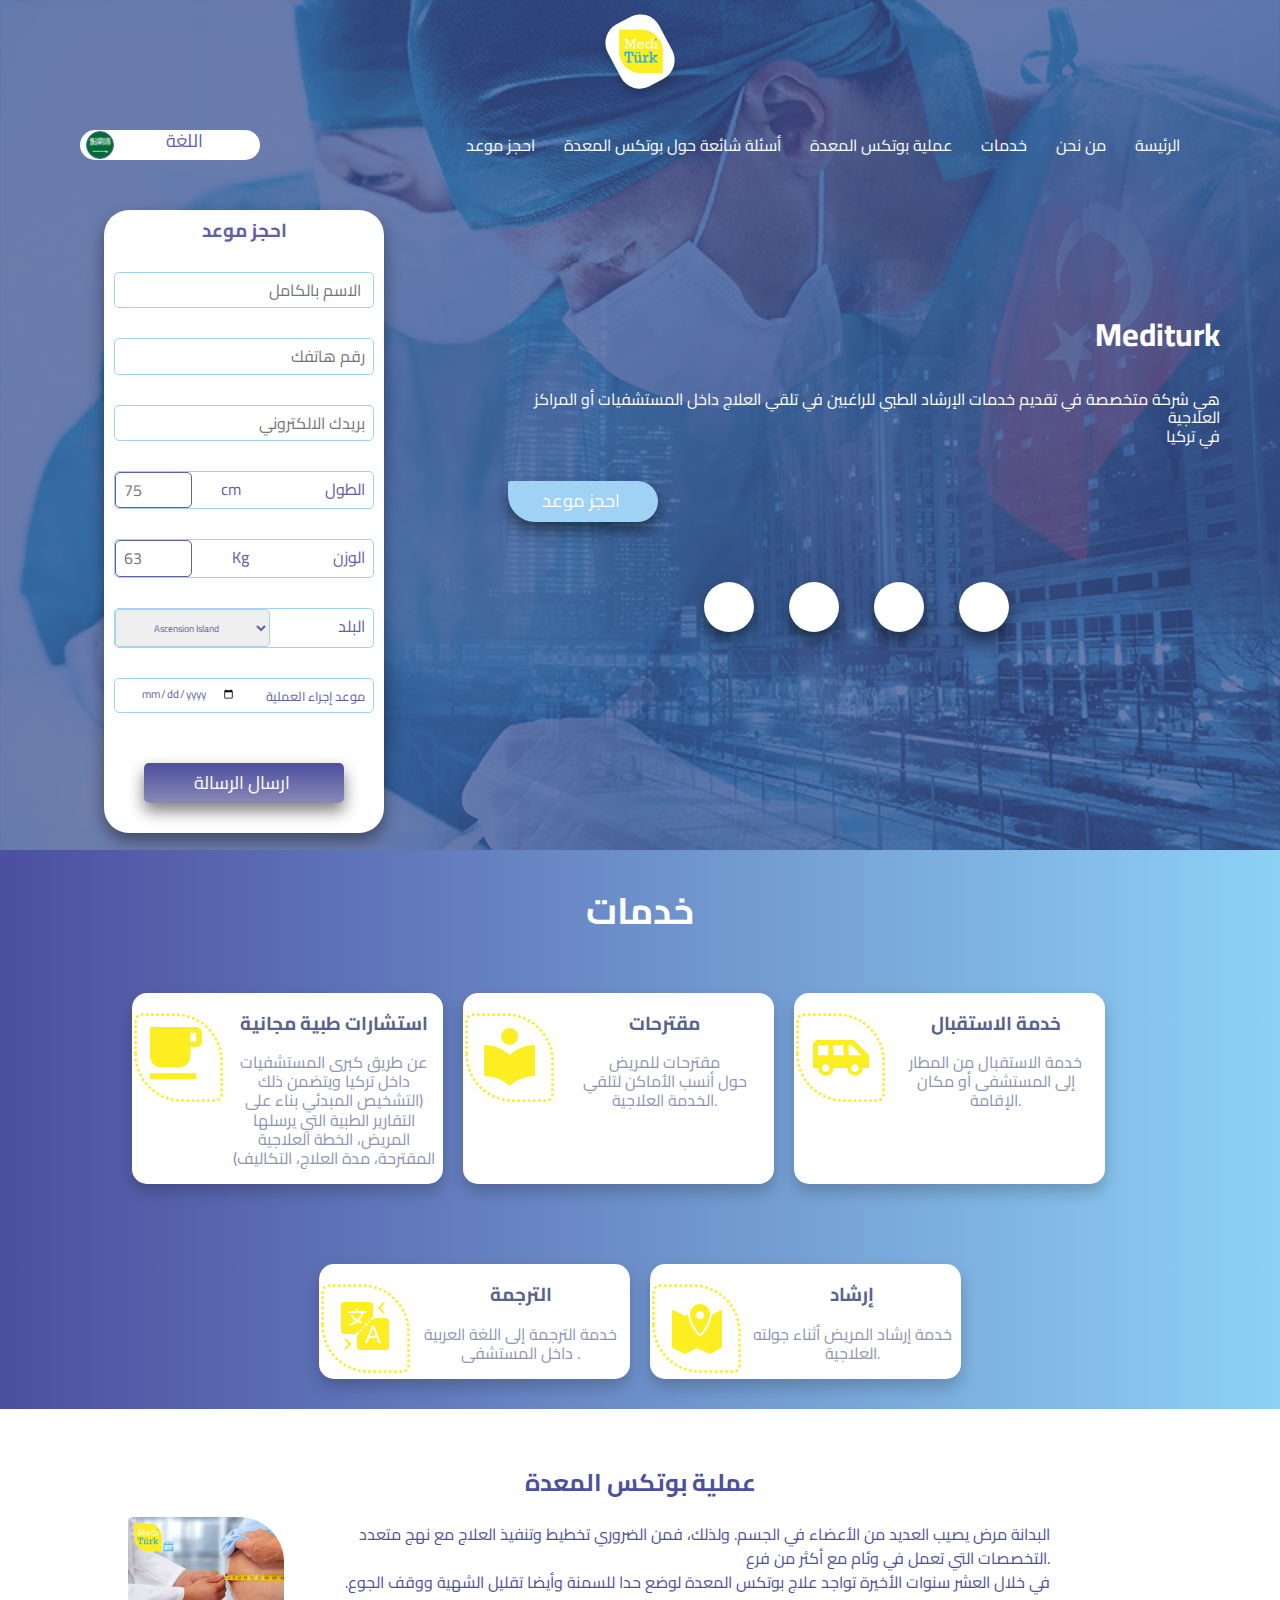
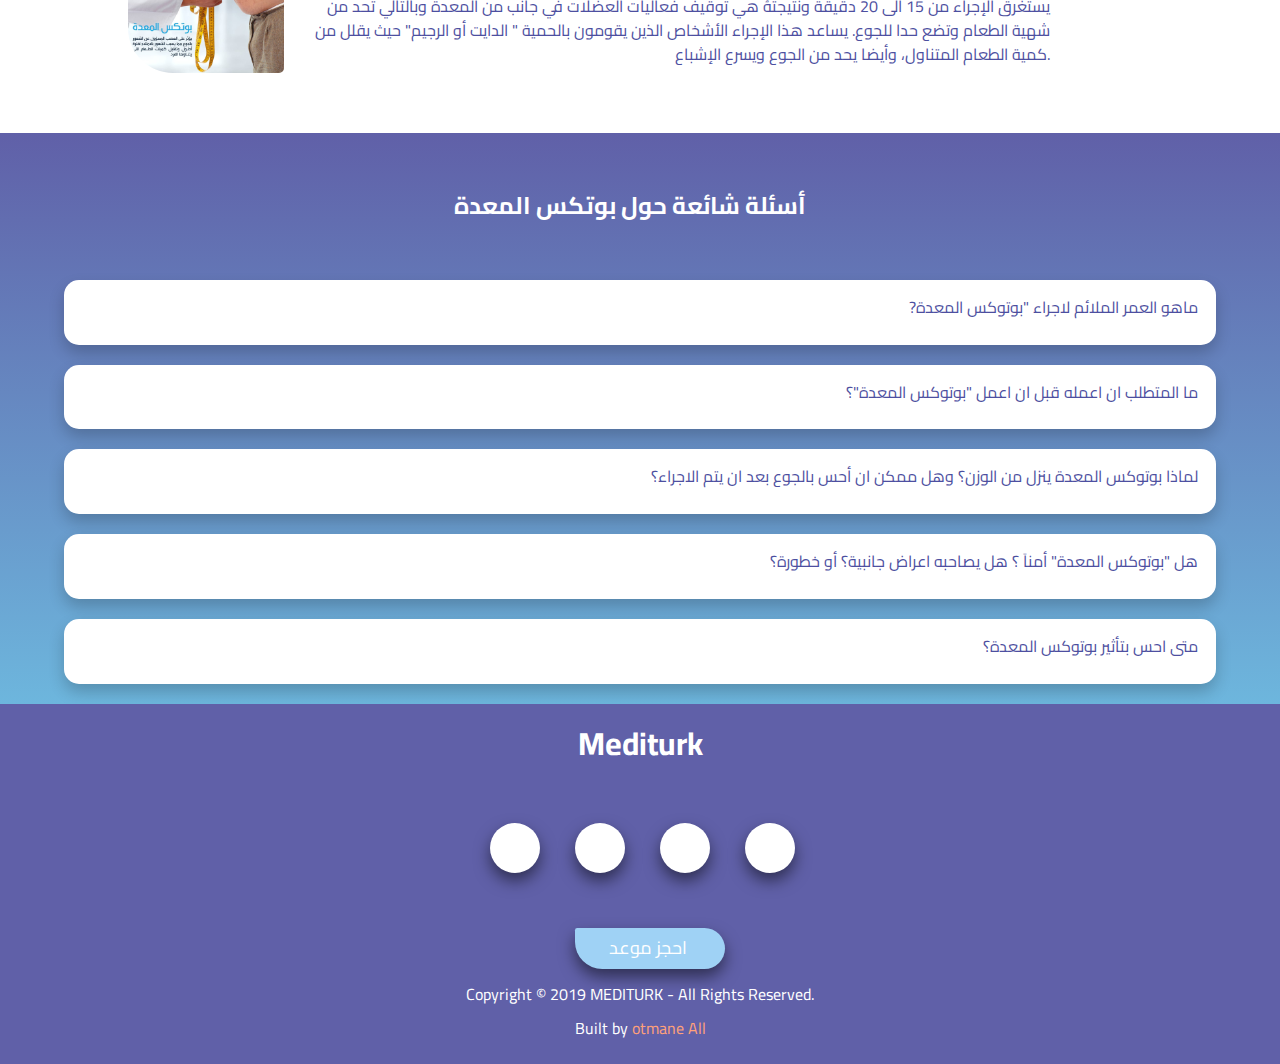
==== commit 0a163318: "modifecation and updat2 final" ====
--- a/index.html
+++ b/index.html
@@ -4,6 +4,7 @@
         <meta charset="utf-8">
         <meta name="viewport" content="width=device-width, initial-scale=1.0">
         <title>Mediturk</title>
+        <link rel="shortcut icon" href="img/Sans-titre-1.png">
         <link rel="stylesheet" href="css/Mediturk.css">
         <link rel="stylesheet" href="css/normlize.css">
         <link rel="stylesheet" href="https://use.fontawesome.com/releases/v5.8.1/css/all.css" integrity="sha384-50oBUHEmvpQ+1lW4y57PTFmhCaXp0ML5d60M1M7uH2+nqUivzIebhndOJK28anvf" crossorigin="anonymous">
@@ -22,12 +23,12 @@
                                             
                                             <button class="dropbtn">
                                                 <div class="flag"><img src="img/flag-round-250.png" /></div>
-                                                الغة 
+                                                اللغة 
                                               <i class="fa fa-caret-down flag"></i>
                                             </button>
                                             <div class="dropdown-content">
-                                              <a href="index-En.html">English</a>
-                                              <a href="index-En.html">French</a>
+                                              <a href="#">English</a>
+                                              <a href="#">French</a>
                                             </div>
                                     </div>
                                     <div class="cercle_nav">
@@ -58,21 +59,21 @@
                                         <div class="container">   
                                          <form name="contact"  subject="otmani.98far@gmail.com"  method="POST" data-netlify="true">
                                                  <h3>احجز موعد</h3>
-                                                 <input type="text" name="name" id="name" placeholder="اسم الكامل "/>
-                                                 <input type="tel"  name="phone" id="phone_nbr" placeholder="رقم هاتفك" />
-                                                 <input type="email" name="email" id="email" placeholder=" بريدك الالكتروني"/>
+                                                 <input type="text" name="name" id="name" placeholder="الاسم بالكامل " required />
+                                                 <input type="tel"  name="phone" id="phone_nbr" placeholder="رقم هاتفك"  required />
+                                                 <input type="email" name="email" id="email" placeholder=" بريدك الالكتروني" required />
                                                  <div class="towinput">
-                                                         <input  name="Length" type="number" id="nbr" placeholder="75" max="150" min="40"/>
+                                                         <input  name="Length" type="number" id="nbr" required placeholder="75" max="150" min="40"/>
                                                          <p class="newinput">cm الطول</p>
                                                          
                                                  </div>
                                                  <div class="towinput">
-                                                                 <input name="weight" type="number" id="nbr" placeholder="63" max="500" min="10"/>
+                                                                 <input name="weight" type="number" id="nbr" required placeholder="63" max="500" min="10"/>
                                                                  <p class="newinput">Kg الوزن</p>
                                                                  
                                                          </div>
                                                          <div class="towinput">
-                                                                <select name="pays" id="pays">
+                                                                <select name="pays" id="pays" required>
                                                                  <option value='Ascension Island'>Ascension Island</option>
                                                                  <option value='Andorra'>Andorra</option>
                                                                  <option value='United Arab Emirates'>United Arab Emirates</option>
@@ -338,11 +339,11 @@
                                                                  </div>
                                                                  <div class="towinput">
                                                                          <i class="fas fa-calendar-alt"></i>
-                                                                         <input type="date" id="datte"/>
-                                                                         <p class="newinput">الموعد </p>
+                                                                         <input name="Date" type="date" id="datte" required/>
+                                                                         <p class="newinputt">موعد إجراء العملية</p>
                                                                                  
                                                                          </div>
-                                                                         <div id="submit" name="contact" method="POST" data-netlify="true" ><button type="submit"> ارسال الرسالة <i class="fas fa-location-arrow"></i></button></div>  
+                                                                         <div id="submit" name="contact" method="POST" data-netlify="true" ><button type="submit" required> ارسال الرسالة <i class="fas fa-location-arrow"></i></button></div>  
                                          </form> 
                                          
                                          </div>
@@ -355,11 +356,12 @@
                                         في تلقي العلاج داخل المستشفيات أو 
                                         المراكز العلاجية<br/> في تركيا
                                 </p>
-                                <div id="goforum"><button ><i class="fas fa-arrow-left"></i> احجز موعد</button></div>
+                                <div id="goforum"><button ><i class="fas fa-arrow-up"></i><a href="#appoiment"> احجز موعد </a> </button></div>
                                 <div id="iconsocial-media">
                                         <div><a href="https://www.facebook.com/MediTurkHC/"><i class="fab fa-instagram"></i></a></div>
                                         <div><a href="https://www.instagram.com/mediturk_co/"><i class="fab fa-facebook-f"></i></a></div>
                                         <div><a href="https://www.youtube.com/channel/UCUAX1DpQGADo5ahVmla7lhA/videos?view_as=subscriber"><i class="fab fa-youtube"></i></a></div>
+                                        <div><a href="https://www.facebook.com/MediTurkHC/"><i class="fab fa-whatsapp"></i></i></a></div>
 
                                 </div>
                                 </div>
@@ -381,21 +383,21 @@
                <div class="container">   
                 <form name="contact"  subject="otmani.98far@gmail.com"  method="POST" data-netlify="true">
                         <h3>احجز موعد</h3>
-                        <input type="text" name="name" id="name" placeholder="اسم الكامل "/>
-                        <input type="tel"  name="phone" id="phone_nbr" placeholder="رقم هاتفك" />
-                        <input type="email" name="email" id="email" placeholder=" بريدك الالكتروني"/>
+                        <input type="text" name="name" id="name" placeholder="الاسم بالكامل " required />
+                        <input type="tel"  name="phone" id="phone_nbr" placeholder="رقم هاتفك"  required />
+                        <input type="email" name="email" id="email" placeholder=" بريدك الالكتروني" required/>
                         <div class="towinput">
-                                <input name="Length" type="number" id="nbr" placeholder="75" max="150" min="40"/>
+                                <input name="Length" type="number" id="nbr" required placeholder="75" max="150" min="40"/>
                                 <p class="newinput">cm الطول</p>
                                 
                         </div>
                         <div class="towinput">
-                                        <input name="weight" type="number" id="nbr" placeholder="63" max="500" min="10"/>
+                                        <input name="weight" type="number" id="nbr"  required placeholder="63" max="500" min="10"/>
                                         <p class="newinput">Kg الوزن</p>
                                         
                                 </div>
                                 <div class="towinput">
-                                       <select name="pays" id="pays">
+                                       <select name="pays" id="pays" required>
                                         <option value='Ascension Island'>Ascension Island</option>
                                         <option value='Andorra'>Andorra</option>
                                         <option value='United Arab Emirates'>United Arab Emirates</option>
@@ -661,11 +663,11 @@
                                         </div>
                                         <div class="towinput">
                                                 <i class="fas fa-calendar-alt"></i>
-                                                <input type="date" id="datte"/>
-                                                <p class="newinput">الموعد </p>
+                                                <input name="Date" type="date" id="datte" required/>
+                                                <p class="newinputt">موعدإجراءالعملية </p>
                                                         
                                                 </div>
-                                                <div id="submit" name="contact" method="POST" data-netlify="true" ><button type="submit"> ارسال الرسالة <i class="fas fa-location-arrow"></i></button></div>  
+                                                <div id="submit" name="contact" method="POST" data-netlify="true" ><button type="submit" required > ارسال الرسالة <i class="fas fa-location-arrow"></i></button></div>  
                 </form> 
                  
                 </div>
@@ -677,7 +679,8 @@
 <!---------------------------------------- start Section N2°--------------------------------------------------->
 
         <section class="latest-technologies" id="service">
-                <h2>خدمات</h2>       
+                <h2>خدمات</h2>
+               
                 <section class="container">
                                         <div class="cropone">
                                         <div class="crop">
@@ -735,6 +738,8 @@
                                                 </div>
                                 </div>
                                 </section>
+                               
+                                
         </section>
 
 
@@ -808,14 +813,16 @@
         <section class="container">
         <h1>Mediturk</h1>
 
-        <p>vivaislam11@gmail.com</p>
         <div id="iconsocial-media">
                         <div><a href="https://www.facebook.com/MediTurkHC/"><i class="fab fa-instagram"></i></a></div>
                         <div><a href="https://www.instagram.com/mediturk_co/"><i class="fab fa-facebook-f"></i></a></div>
                         <div><a href="https://www.youtube.com/channel/UCUAX1DpQGADo5ahVmla7lhA/videos?view_as=subscriber"><i class="fab fa-youtube"></i></a></div>
+                        <div><a href="https://www.facebook.com/MediTurkHC/"><i class="fab fa-whatsapp"></i></i></a></div>
 
         </div>
-        <div id="goforum"><button ><i class="fas fa-arrow-up"></i> احجز موعد</button></div>
+        <div id="goforum"><button ><i class="fas fa-arrow-up"></i><a href="#appoiment"> احجز موعد </a> </button></div>
+        <p>Copyright © 2019 MEDITURK - All Rights Reserved.</p>
+        <p>Built by <a id="me"href="https://www.linkedin.com/in/otmane-allaoui/">otmane All</a></p>
         </section>
       </footer>
        
--- a/css/Mediturk.css
+++ b/css/Mediturk.css
@@ -109,9 +109,10 @@
   width:90%
 }
 .latest-technologies section div .crop{
+  padding-top:20px;
   overflow: hidden;
   color:#8D94B2;
-  text-align: right;
+  text-align: center;
   display: flex;
   justify-content: space-between;
   margin-top:30px;
@@ -352,6 +353,13 @@
   padding:8px;
   word-spacing:80px;
 }
+.newinputt{
+  text-align: center;
+  float: right;
+  margin:0;
+  padding:10px 8px 8px 0px;
+  font-size:0.8em;
+}
 .lang{
   word-spacing:60px;
 }
@@ -367,11 +375,11 @@
 #datte{
   border:none;
   color: #6060A8;
-  font-size:0.8em;
+  font-size:0.7em;
   border-radius:5px;
   padding:8px;
   text-align: center;
-  width:60%;
+  width:48%;
 }
  .fas{
   margin-left:5px;
@@ -410,14 +418,14 @@
 /*---------------------------------------------  Satar Section N-3----------------------------------*/
 
 .latest-technologies{
-  background:linear-gradient(#BBD5F0,#8DD1F5);
+  background:linear-gradient(to right, #4D4FA0,#8DD1F5);
 }
 .latest-technologies h2 {
   margin-top:0;
   padding-top:40px;
   font-size:2.3em;
   text-align:center;
-  color:#58628D;
+  color:#fff;
  
 }
 .img_crop{
@@ -449,6 +457,11 @@
 .img_stomack{
   margin-right:10px;
   align-items: center;
+}
+#stomack {
+  margin-top:60px;
+  margin-bottom:60px;
+
 }
 /*----------------------------------End Section-4------------------------------------------------------*/
 
@@ -594,9 +607,10 @@
     width:90%
   }
   .latest-technologies section div .crop{
+    padding-top:20px;
     overflow: hidden;
     color:#8D94B2;
-    text-align: right;
+    text-align: center;
     display: flex;
     justify-content: space-between;
     margin-left: 10px;
@@ -607,6 +621,9 @@
     border-radius: 15px;
     box-shadow: 0px 8px 16px 0px rgba(0,0,0,0.2);
     width:30%;
+  }
+  .latest-technologies section div .crop div p{
+    line-height: 1.2em;
   }
   .croptow .crop{
     overflow: hidden;
@@ -623,7 +640,7 @@
     box-shadow: 0px 8px 16px 0px rgba(0,0,0,0.2);
     width:45%;
   }
-  .croptow,.resstom{
+  .croptow,.resstom {
     display: flex;
     justify-content: center;
     width:90%;
@@ -631,6 +648,12 @@
     margin-bottom:20px;
     text-align: center;
   }
+  .resstom p{
+    line-height:1.5em;
+    margin-top:5px;
+    margin-bottom:5px;
+    text-align: right;
+  }
   .leftt h1,.leftt p,#goforum {
     margin-left:20px;
     align-self: flex-start;
@@ -643,6 +666,10 @@
   margin-left:20px;
   align-self: flex-start;
   text-align: left;
+}
+#goforum a,#me{
+  text-decoration: none;
+  color:#fff;
 }
 .accordions:after {
   font-family: "Font Awesome 5 Free";
@@ -694,4 +721,8 @@
   padding-top: 40px;
   padding-bottom: 40px;
   margin-right:20px;
+}
+#me{
+  text-decoration: none;
+  color:lightsalmon;
 }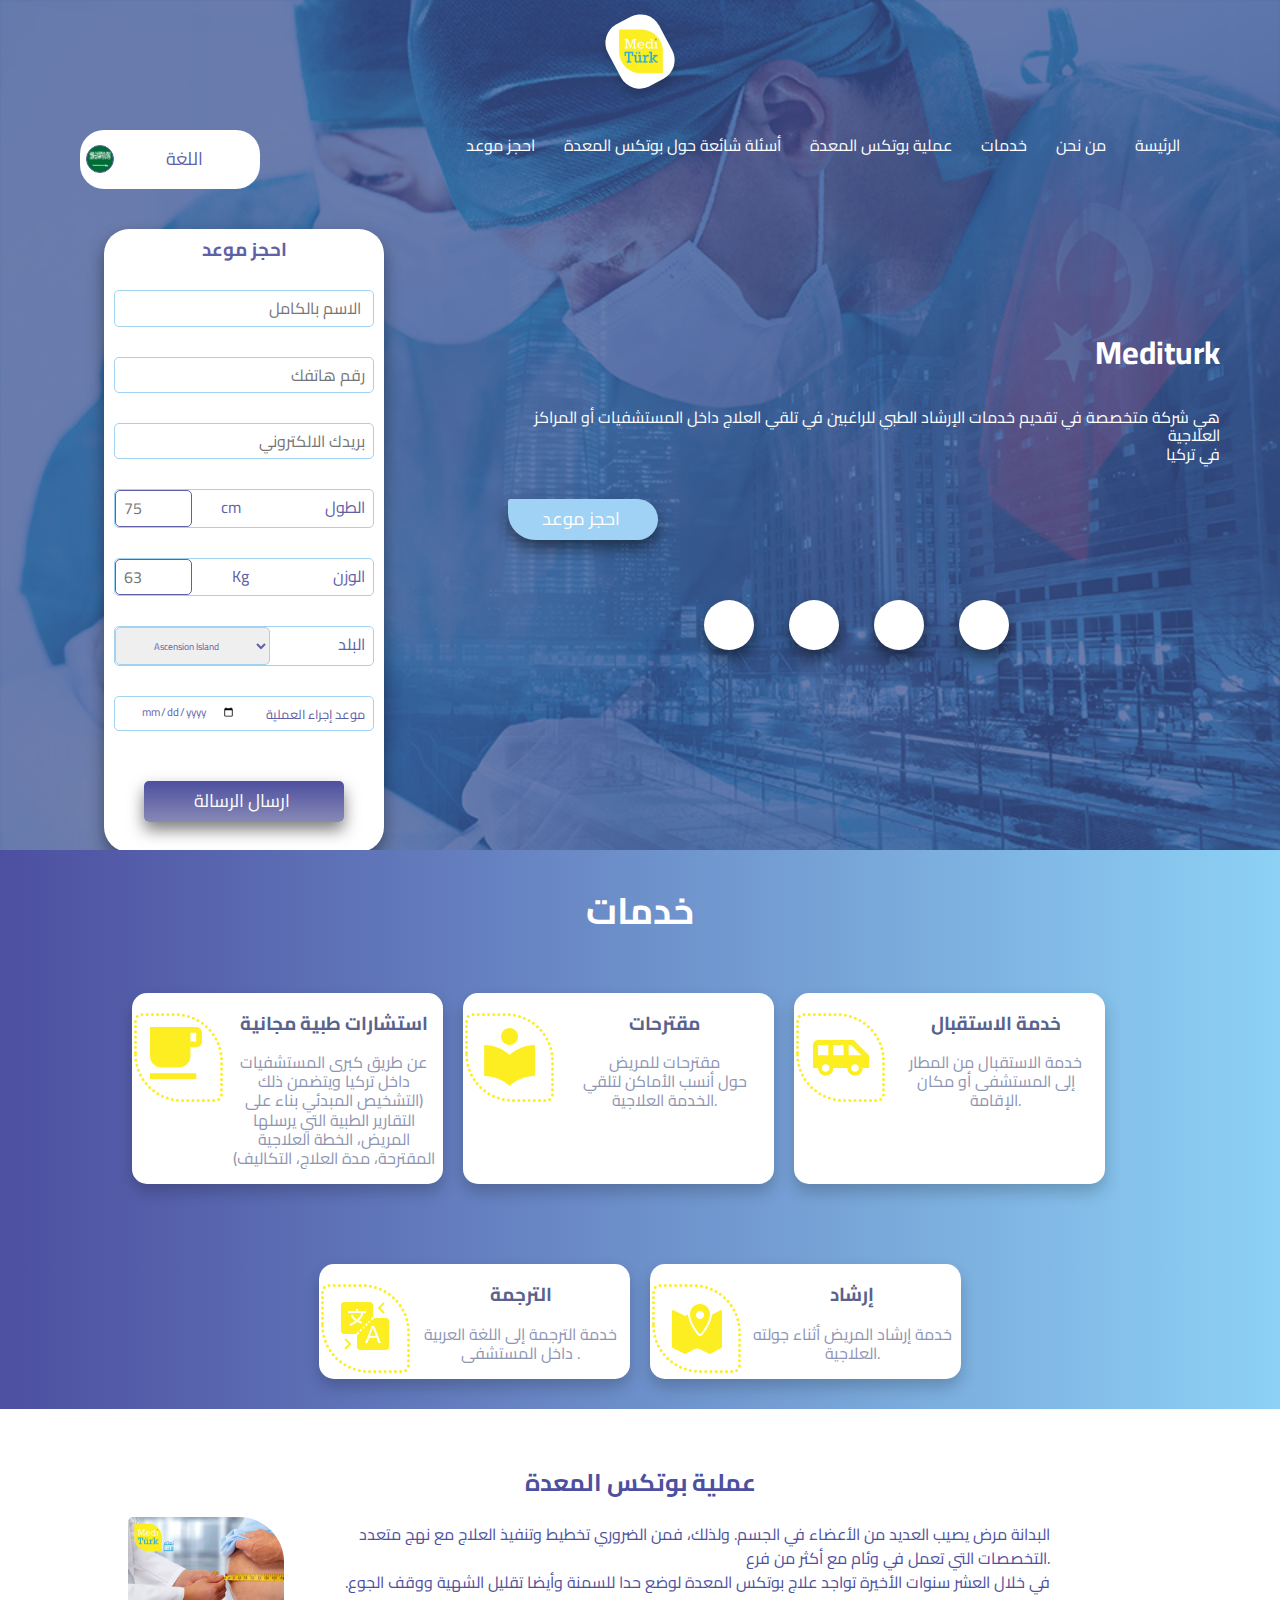
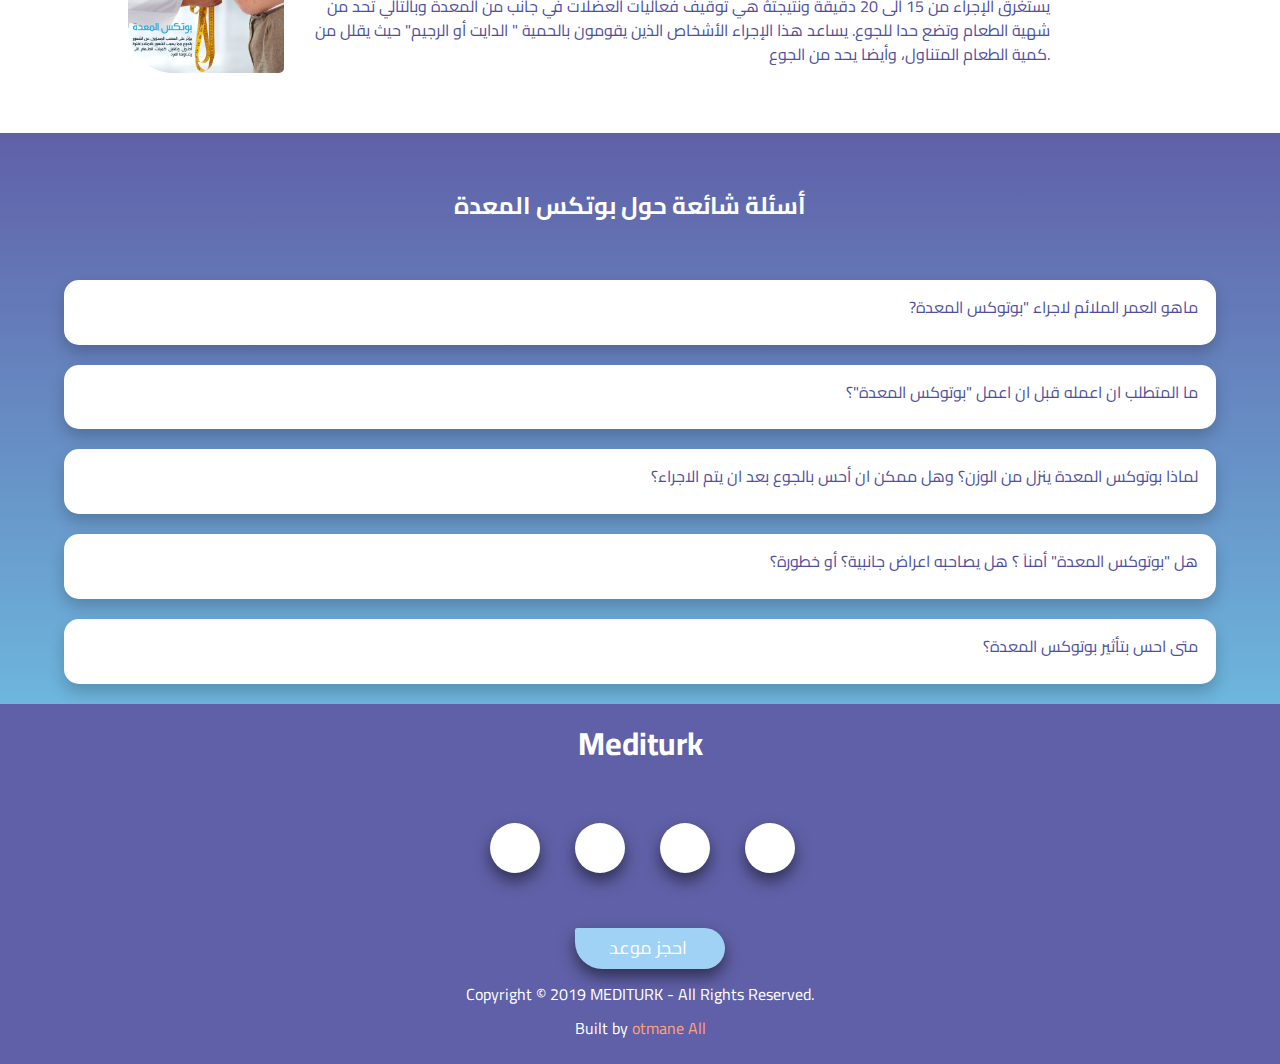
==== commit 190d98ff: "chnge some text" ====
--- a/index.html
+++ b/index.html
@@ -23,7 +23,7 @@
                                             
                                             <button class="dropbtn">
                                                 <div class="flag"><img src="img/flag-round-250.png" /></div>
-                                                اللغة 
+                                                <p id="langue">اللغة</p> 
                                               <i class="fa fa-caret-down flag"></i>
                                             </button>
                                             <div class="dropdown-content">
@@ -358,10 +358,10 @@
                                 </p>
                                 <div id="goforum"><button ><i class="fas fa-arrow-up"></i><a href="#appoiment"> احجز موعد </a> </button></div>
                                 <div id="iconsocial-media">
-                                        <div><a href="https://www.facebook.com/MediTurkHC/"><i class="fab fa-instagram"></i></a></div>
-                                        <div><a href="https://www.instagram.com/mediturk_co/"><i class="fab fa-facebook-f"></i></a></div>
+                                        <div><a href="https://www.instagram.com/mediturk_co/"><i class="fab fa-instagram"></i></a></div>
+                                        <div><a href="https://www.facebook.com/MediTurkHC/"><i class="fab fa-facebook-f"></i></a></div>
                                         <div><a href="https://www.youtube.com/channel/UCUAX1DpQGADo5ahVmla7lhA/videos?view_as=subscriber"><i class="fab fa-youtube"></i></a></div>
-                                        <div><a href="https://www.facebook.com/MediTurkHC/"><i class="fab fa-whatsapp"></i></i></a></div>
+                                        <div><a href="https://api.whatsapp.com/send?phone=905538448795&text="><i class="fab fa-whatsapp"></i></i></a></div>
 
                                 </div>
                                 </div>
@@ -758,7 +758,7 @@
                                  التخصصات التي تعمل في وئام مع أكثر من فرع.
                                 <br/>في خلال العشر سنوات الأخيرة تواجد علاج بوتكس المعدة لوضع حدا للسمنة وأيضا تقليل الشهية ووقف الجوع. 
                                 يستغرق الإجراء من 15 الى 20 دقيقة ونتيجتهُ هي توقيف فعاليات العضلات في جانب من المعدة وبالتالي تحد من شهية الطعام وتضع حدا للجوع.
-                                يساعد هذا الإجراء الأشخاص الذين يقومون بالحمية " الدايت أو الرجيم" حيث يقلل من كمية الطعام المتناول، وأيضا يحد من الجوع ويسرع الإشباع.
+                                يساعد هذا الإجراء الأشخاص الذين يقومون بالحمية " الدايت أو الرجيم" حيث يقلل من كمية الطعام المتناول، وأيضا يحد من الجوع.
                                 
                         </p>
                         </div>
@@ -785,7 +785,7 @@
 
                                                         <button class="accordion">لماذا بوتوكس المعدة ينزل من الوزن؟ وهل ممكن ان أحس بالجوع بعد ان يتم الاجراء؟</button>
                                                         <div class="panel">
-                                                          <p>بعد اجراء بوتوكس المعدة فأن حس الجوع سوف يقل عند الشخص لأن العضلات تقلل فعالياتها في المعدة لمدة 4-6 اشهر وبالتالي ينزل الوزن بطريقة ملحوظة. وأيضا بعد الاجراء سوف يكون بطئ في الهضم في المعدة وبالتالي حس الأشباع سوف يزيد. (بطعام قليل - أشباع). ا </p>
+                                                          <p>بعد اجراء بوتوكس المعدة فأن حس الجوع سوف يقل عند الشخص لأن العضلات تقلل فعالياتها في المعدة لمدة 4-6 اشهر وبالتالي ينزل الوزن بطريقة ملحوظة. وأيضا بعد الاجراء سوف يكون بطئ في الهضم في المعدة وبالتالي حس الأشباع سوف يزيد. . ا </p>
                                                         </div>
 
                                                         <button class="accordion">هل "بوتوكس المعدة" أمناَ ؟ هل يصاحبه اعراض جانبية؟ أو خطورة؟</button>
@@ -814,10 +814,10 @@
         <h1>Mediturk</h1>
 
         <div id="iconsocial-media">
-                        <div><a href="https://www.facebook.com/MediTurkHC/"><i class="fab fa-instagram"></i></a></div>
-                        <div><a href="https://www.instagram.com/mediturk_co/"><i class="fab fa-facebook-f"></i></a></div>
+                        <div><a href="https://www.instagram.com/mediturk_co/"><i class="fab fa-instagram"></i></a></div>
+                        <div><a href="https://www.facebook.com/MediTurkHC/"><i class="fab fa-facebook-f"></i></a></div>
                         <div><a href="https://www.youtube.com/channel/UCUAX1DpQGADo5ahVmla7lhA/videos?view_as=subscriber"><i class="fab fa-youtube"></i></a></div>
-                        <div><a href="https://www.facebook.com/MediTurkHC/"><i class="fab fa-whatsapp"></i></i></a></div>
+                        <div><a href="https://api.whatsapp.com/send?phone=905538448795&text="><i class="fab fa-whatsapp"></i></i></a></div>
 
         </div>
         <div id="goforum"><button ><i class="fas fa-arrow-up"></i><a href="#appoiment"> احجز موعد </a> </button></div>
@@ -835,4 +835,4 @@
     <script src="js/jquery-3.4.1.js"></script>
     <script src="js/Mediturk.js"></script>
     </body>
-</html>+</html>
--- a/css/Mediturk.css
+++ b/css/Mediturk.css
@@ -725,4 +725,6 @@
 #me{
   text-decoration: none;
   color:lightsalmon;
-}+}
+/*ns69.domaincontrol.com
+ns70.domaincontrol.com*/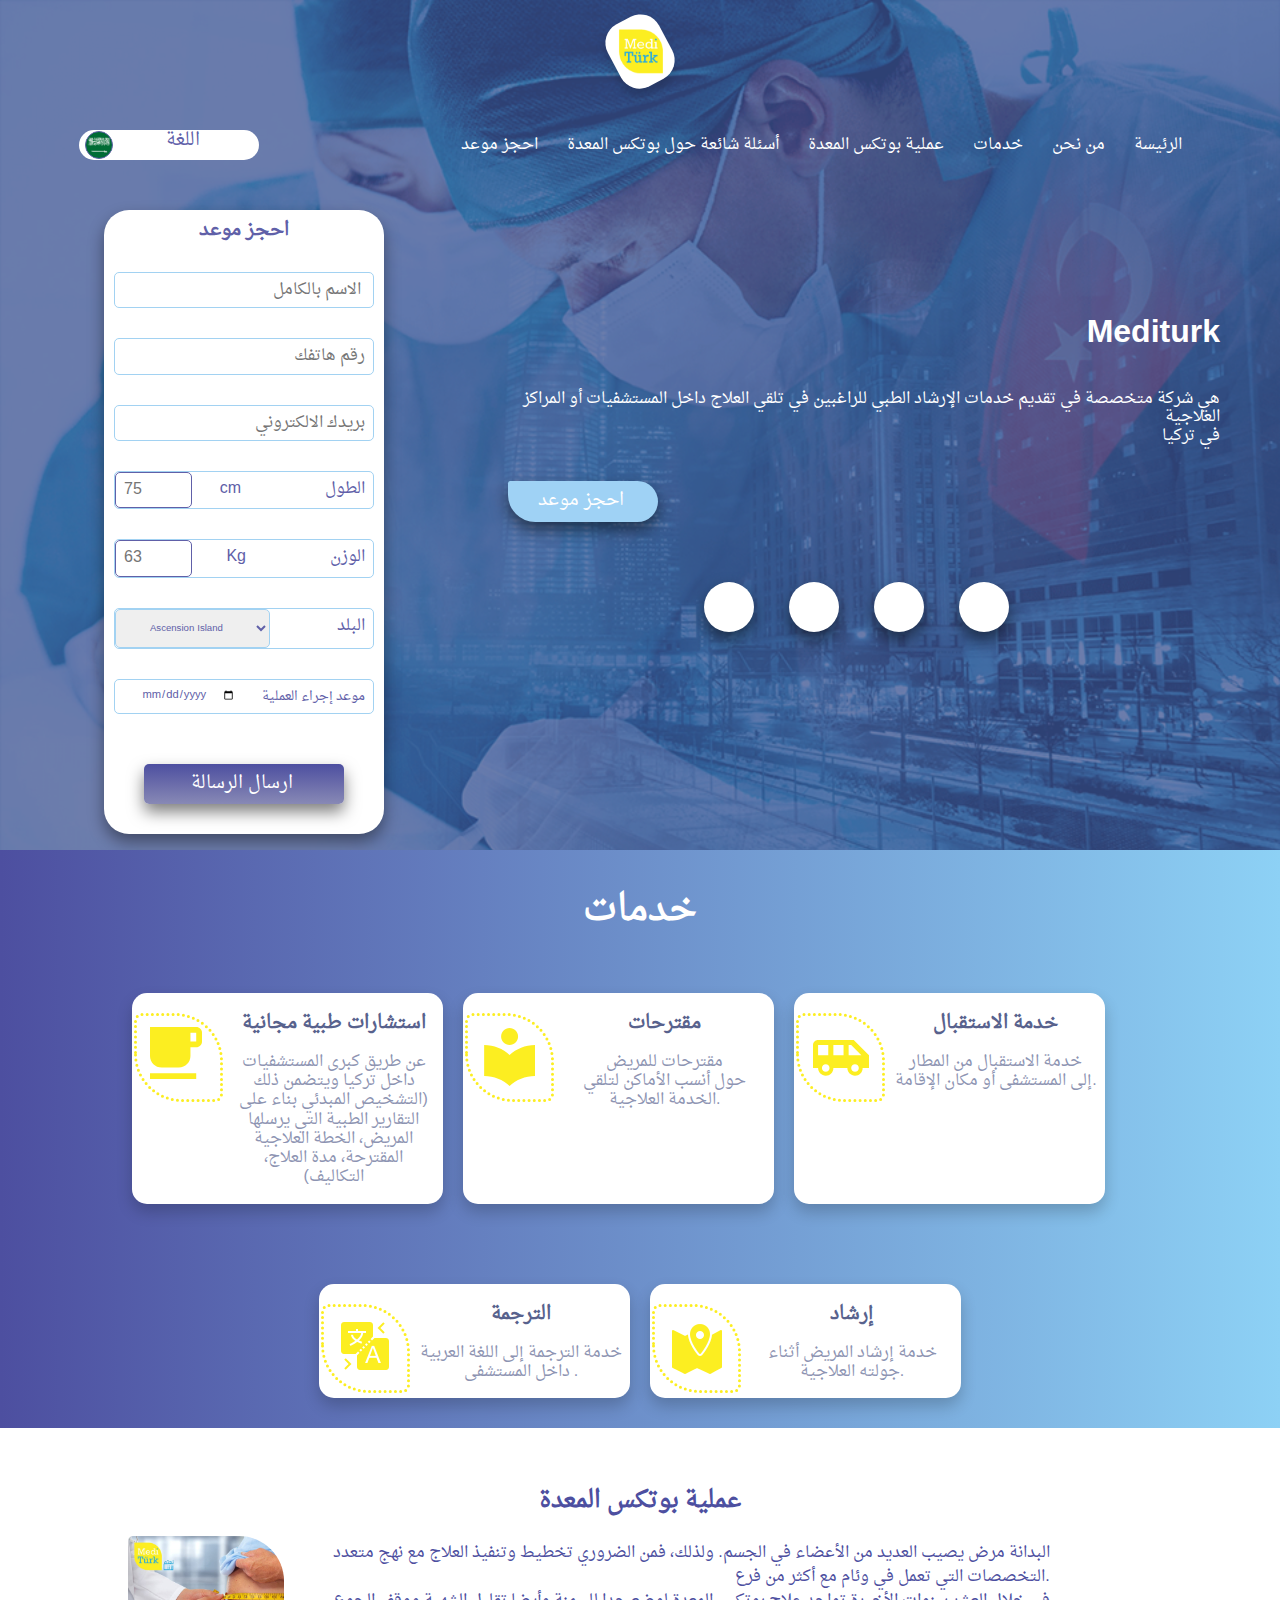
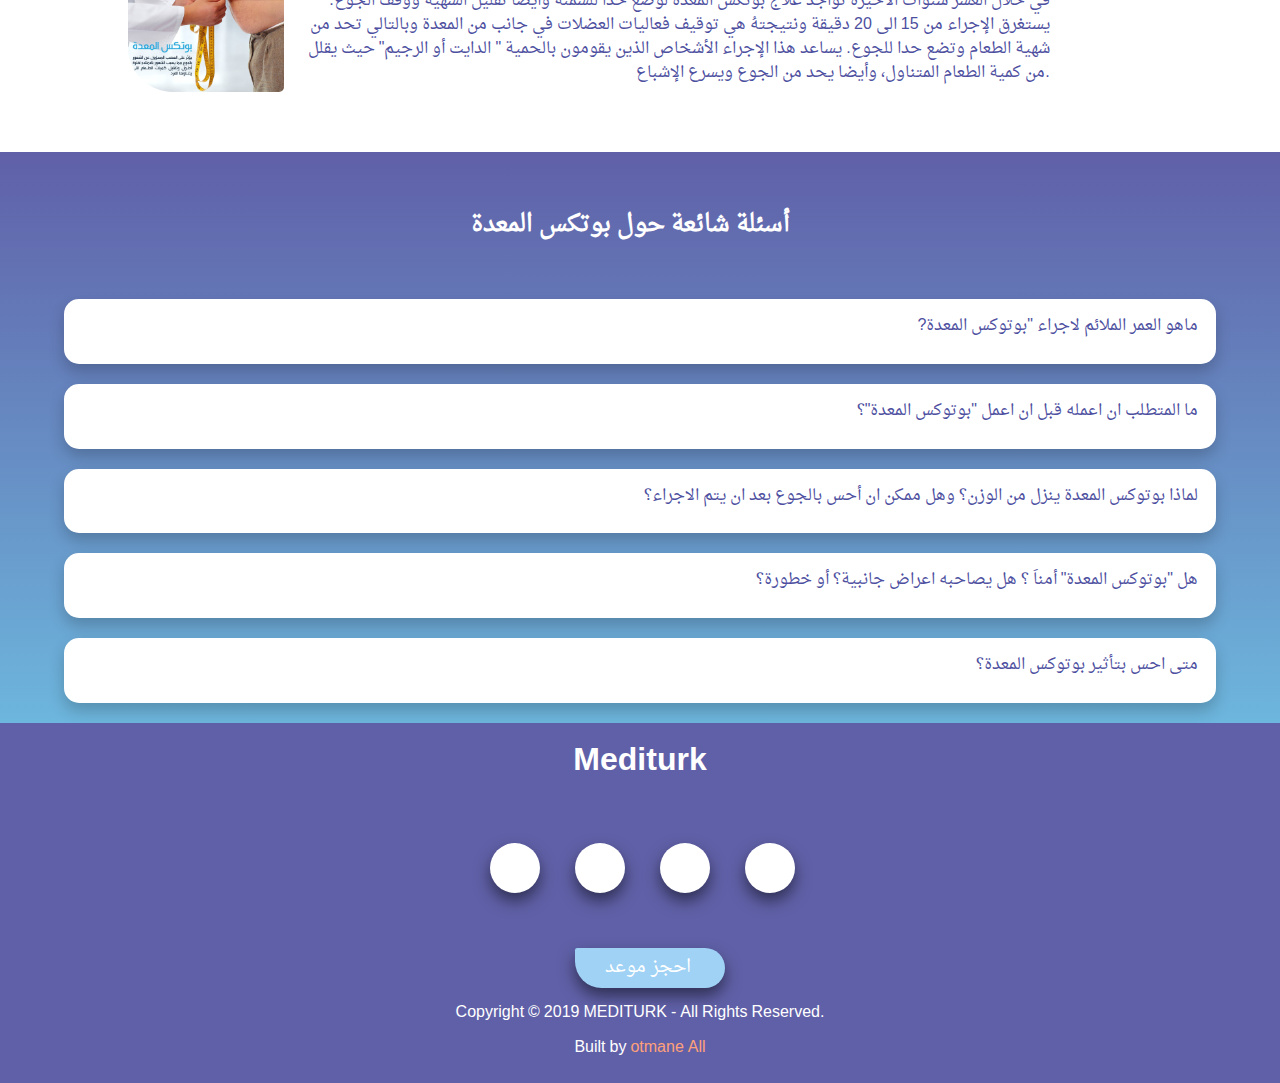
==== commit 78063524: "change the fonts & icon social media" ====
--- a/index.html
+++ b/index.html
@@ -23,7 +23,7 @@
                                             
                                             <button class="dropbtn">
                                                 <div class="flag"><img src="img/flag-round-250.png" /></div>
-                                                <p id="langue">اللغة</p> 
+                                                اللغة 
                                               <i class="fa fa-caret-down flag"></i>
                                             </button>
                                             <div class="dropdown-content">
@@ -758,7 +758,7 @@
                                  التخصصات التي تعمل في وئام مع أكثر من فرع.
                                 <br/>في خلال العشر سنوات الأخيرة تواجد علاج بوتكس المعدة لوضع حدا للسمنة وأيضا تقليل الشهية ووقف الجوع. 
                                 يستغرق الإجراء من 15 الى 20 دقيقة ونتيجتهُ هي توقيف فعاليات العضلات في جانب من المعدة وبالتالي تحد من شهية الطعام وتضع حدا للجوع.
-                                يساعد هذا الإجراء الأشخاص الذين يقومون بالحمية " الدايت أو الرجيم" حيث يقلل من كمية الطعام المتناول، وأيضا يحد من الجوع.
+                                يساعد هذا الإجراء الأشخاص الذين يقومون بالحمية " الدايت أو الرجيم" حيث يقلل من كمية الطعام المتناول، وأيضا يحد من الجوع ويسرع الإشباع.
                                 
                         </p>
                         </div>
@@ -785,7 +785,7 @@
 
                                                         <button class="accordion">لماذا بوتوكس المعدة ينزل من الوزن؟ وهل ممكن ان أحس بالجوع بعد ان يتم الاجراء؟</button>
                                                         <div class="panel">
-                                                          <p>بعد اجراء بوتوكس المعدة فأن حس الجوع سوف يقل عند الشخص لأن العضلات تقلل فعالياتها في المعدة لمدة 4-6 اشهر وبالتالي ينزل الوزن بطريقة ملحوظة. وأيضا بعد الاجراء سوف يكون بطئ في الهضم في المعدة وبالتالي حس الأشباع سوف يزيد. . ا </p>
+                                                          <p>بعد اجراء بوتوكس المعدة فأن حس الجوع سوف يقل عند الشخص لأن العضلات تقلل فعالياتها في المعدة لمدة 4-6 اشهر وبالتالي ينزل الوزن بطريقة ملحوظة. وأيضا بعد الاجراء سوف يكون بطئ في الهضم في المعدة وبالتالي حس الأشباع سوف يزيد. (بطعام قليل - أشباع). ا </p>
                                                         </div>
 
                                                         <button class="accordion">هل "بوتوكس المعدة" أمناَ ؟ هل يصاحبه اعراض جانبية؟ أو خطورة؟</button>
@@ -835,4 +835,4 @@
     <script src="js/jquery-3.4.1.js"></script>
     <script src="js/Mediturk.js"></script>
     </body>
-</html>
+</html>--- a/css/Mediturk.css
+++ b/css/Mediturk.css
@@ -1,7 +1,20 @@
 /*-------------globale---------------------------*/
+
+@font-face {
+  font-family: 'DROID ARABIC NASKH';
+  src: url('../fonts/DroidNaskh-Regular.ttf');
+  src: url('../fonts/DroidNaskh-Regular.eot?#iefix') format('embedded-opentype'),
+       url('../fonts/DroidNaskh-Regular.woff2') format('woff2'),
+       url('../fonts/DroidNaskh-Regular.woff') format('woff'),
+       url('../fonts/DroidNaskh-Regular.ttf') format('truetype'),
+       url('../fonts/DroidNaskh-Regular.svg#') format('svg');
+  font-weight: normal;
+  font-style: normal;
+
+}
 body{
-    font-family: 'Cairo', sans-serif;
-    color:#fff;
+  font-family: 'DROID ARABIC NASKH', sans-serif;
+  color:#fff;
 }
 .container{
     width:90%;
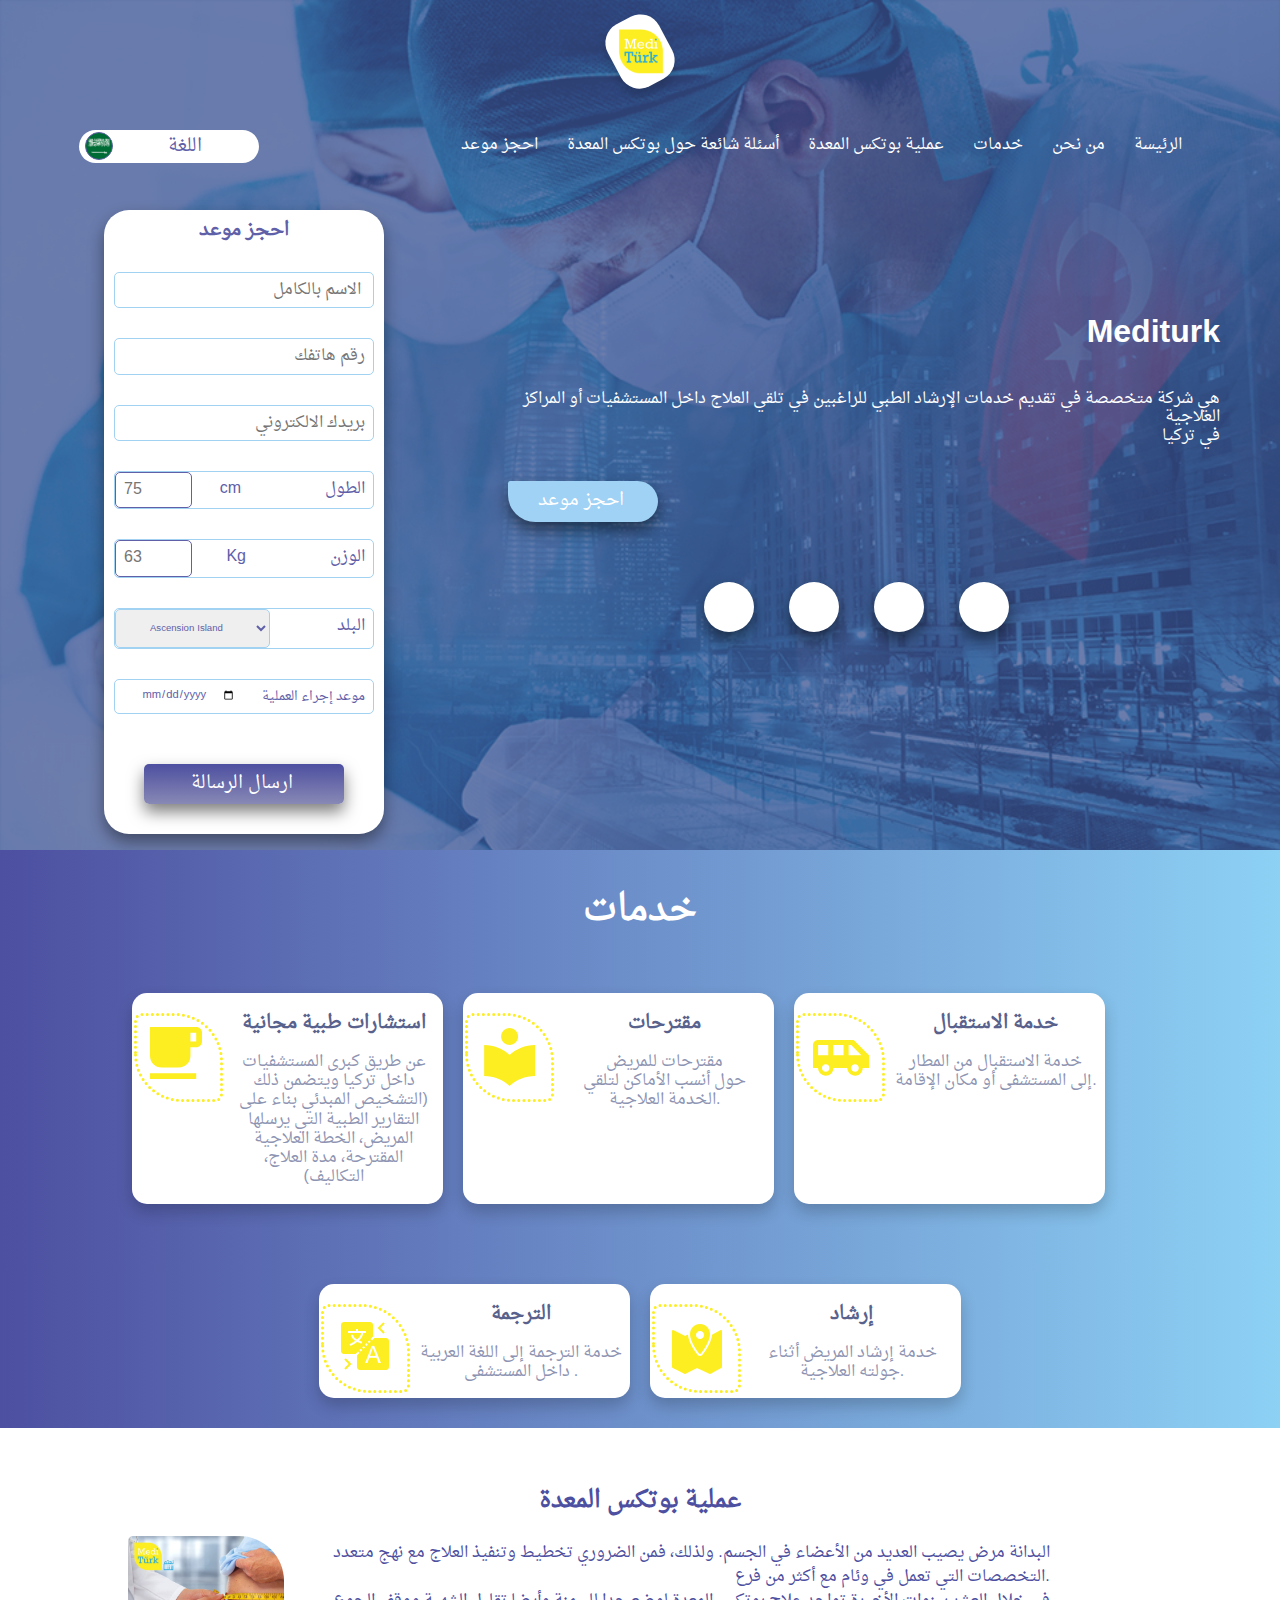
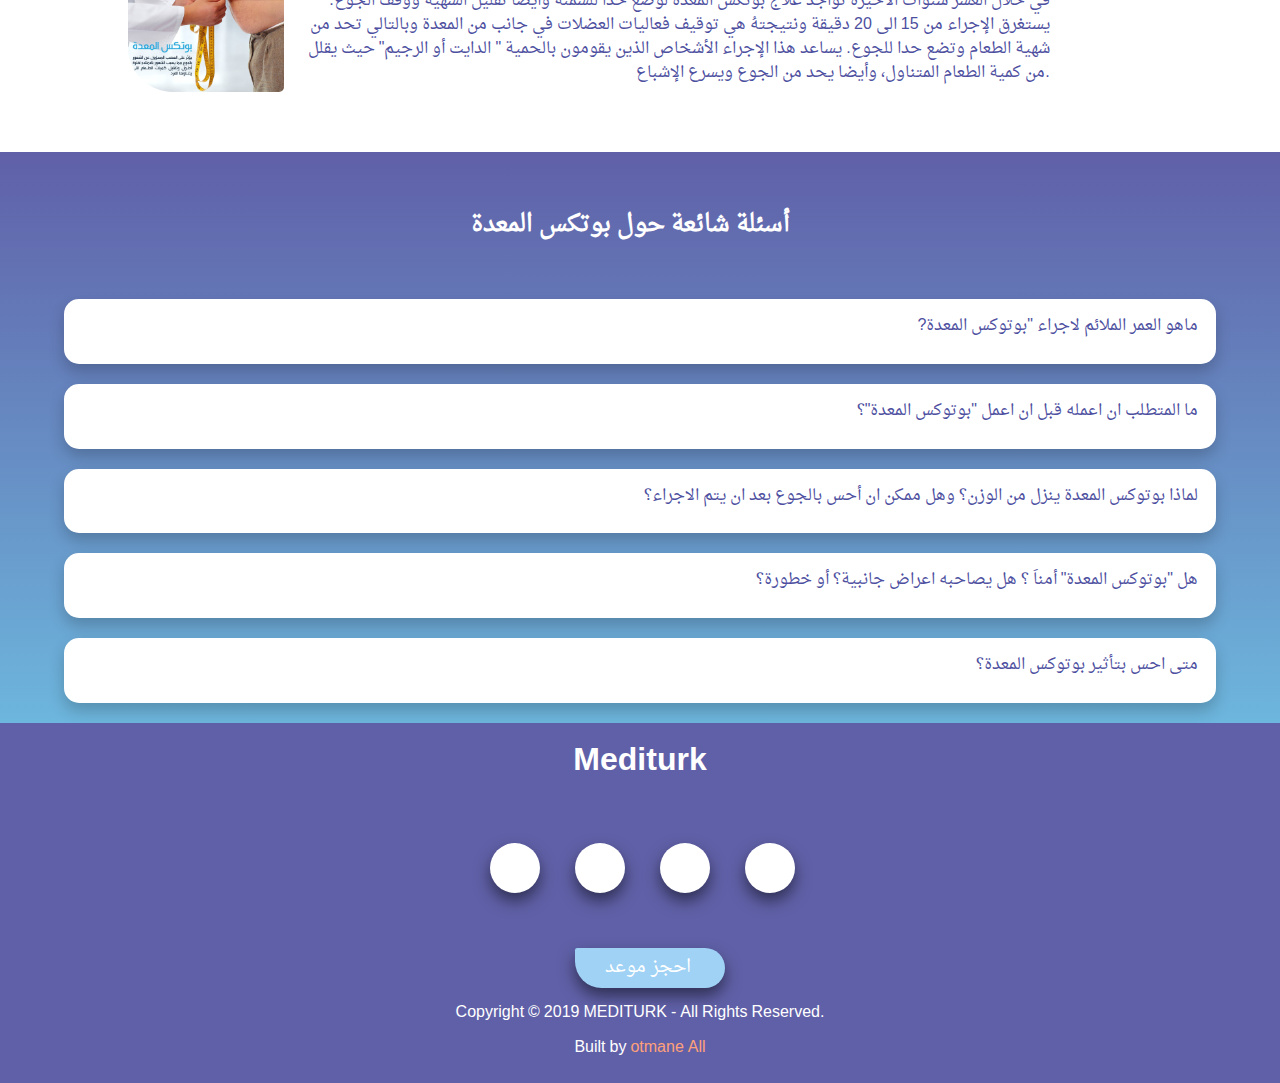
==== commit c66ee36c: "update position of the language" ====
--- a/index.html
+++ b/index.html
@@ -23,7 +23,7 @@
                                             
                                             <button class="dropbtn">
                                                 <div class="flag"><img src="img/flag-round-250.png" /></div>
-                                                اللغة 
+                                                <p id="langue">اللغة</p> 
                                               <i class="fa fa-caret-down flag"></i>
                                             </button>
                                             <div class="dropdown-content">
--- a/css/Mediturk.css
+++ b/css/Mediturk.css
@@ -739,5 +739,10 @@
   text-decoration: none;
   color:lightsalmon;
 }
+#langue{
+  margin:0;
+  padding:6px 2px 4px 6px;
+  align-items: center;
+}
 /*ns69.domaincontrol.com
 ns70.domaincontrol.com*/